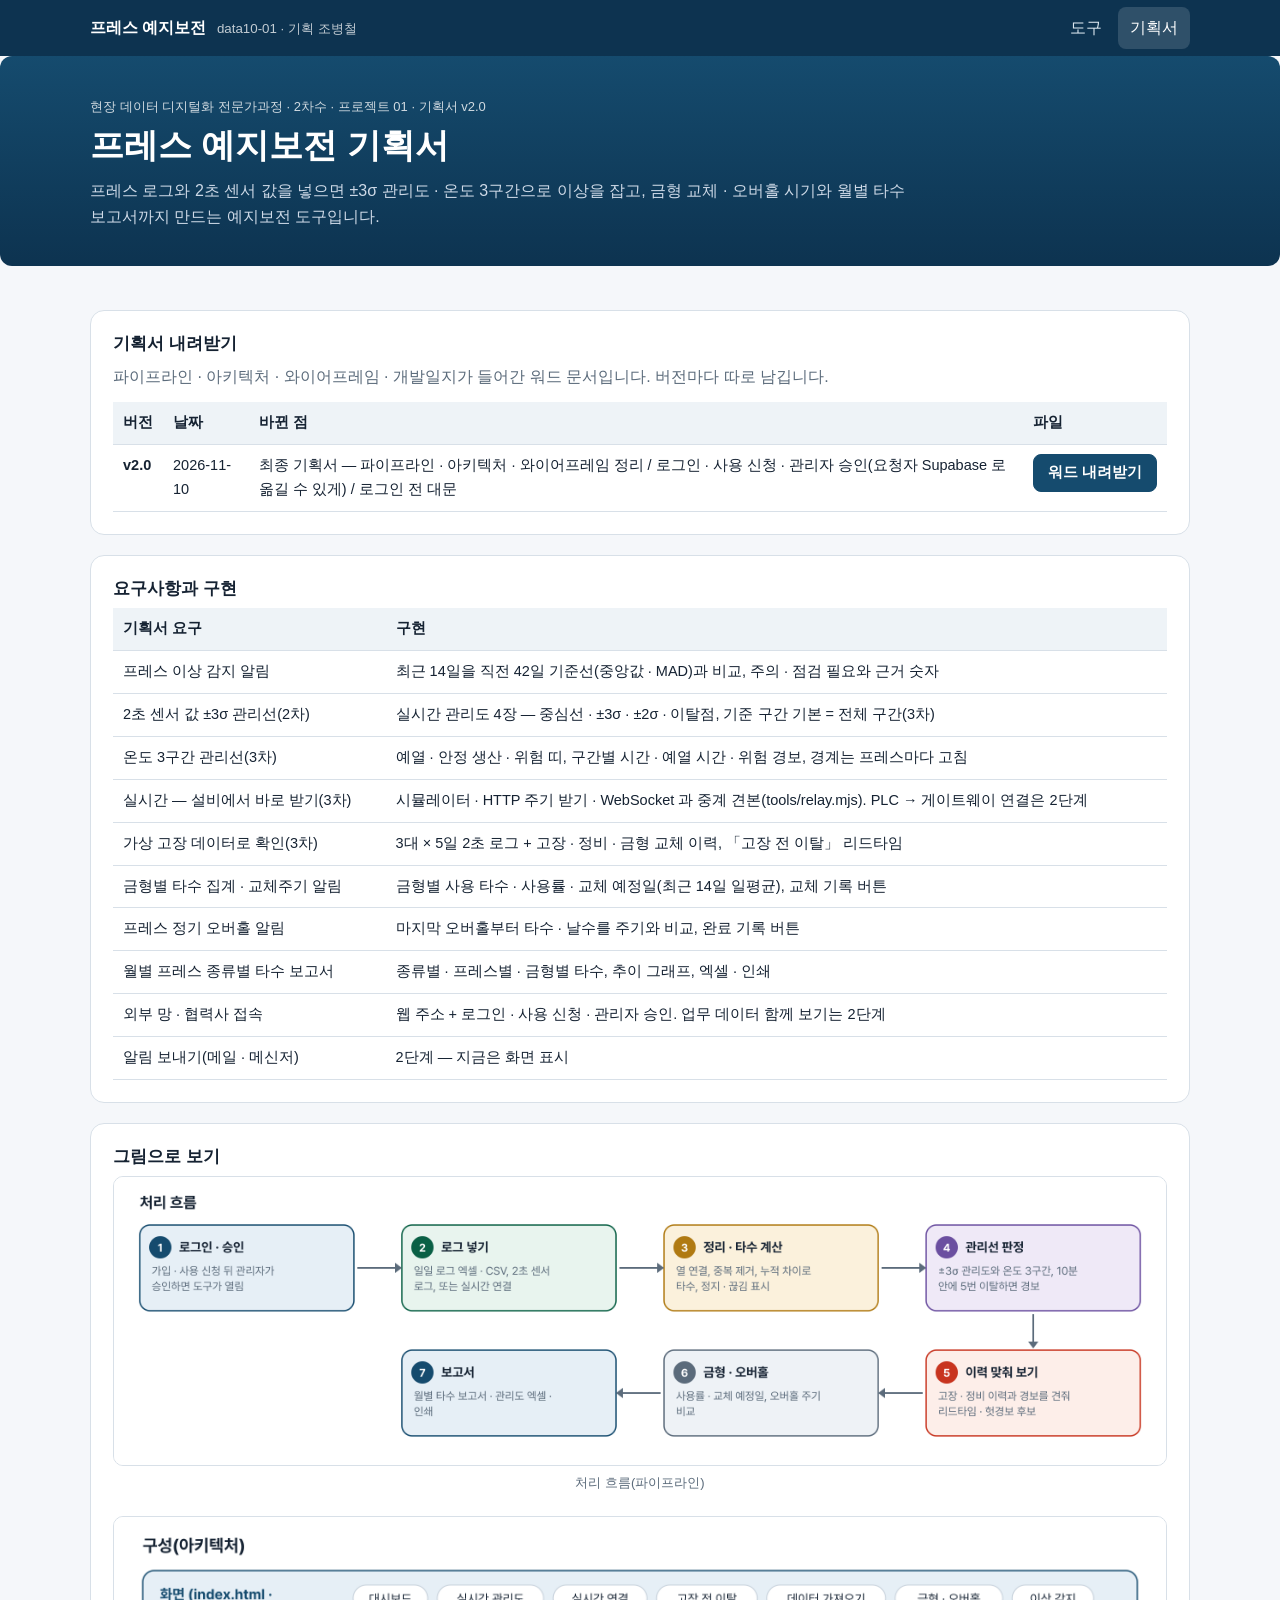
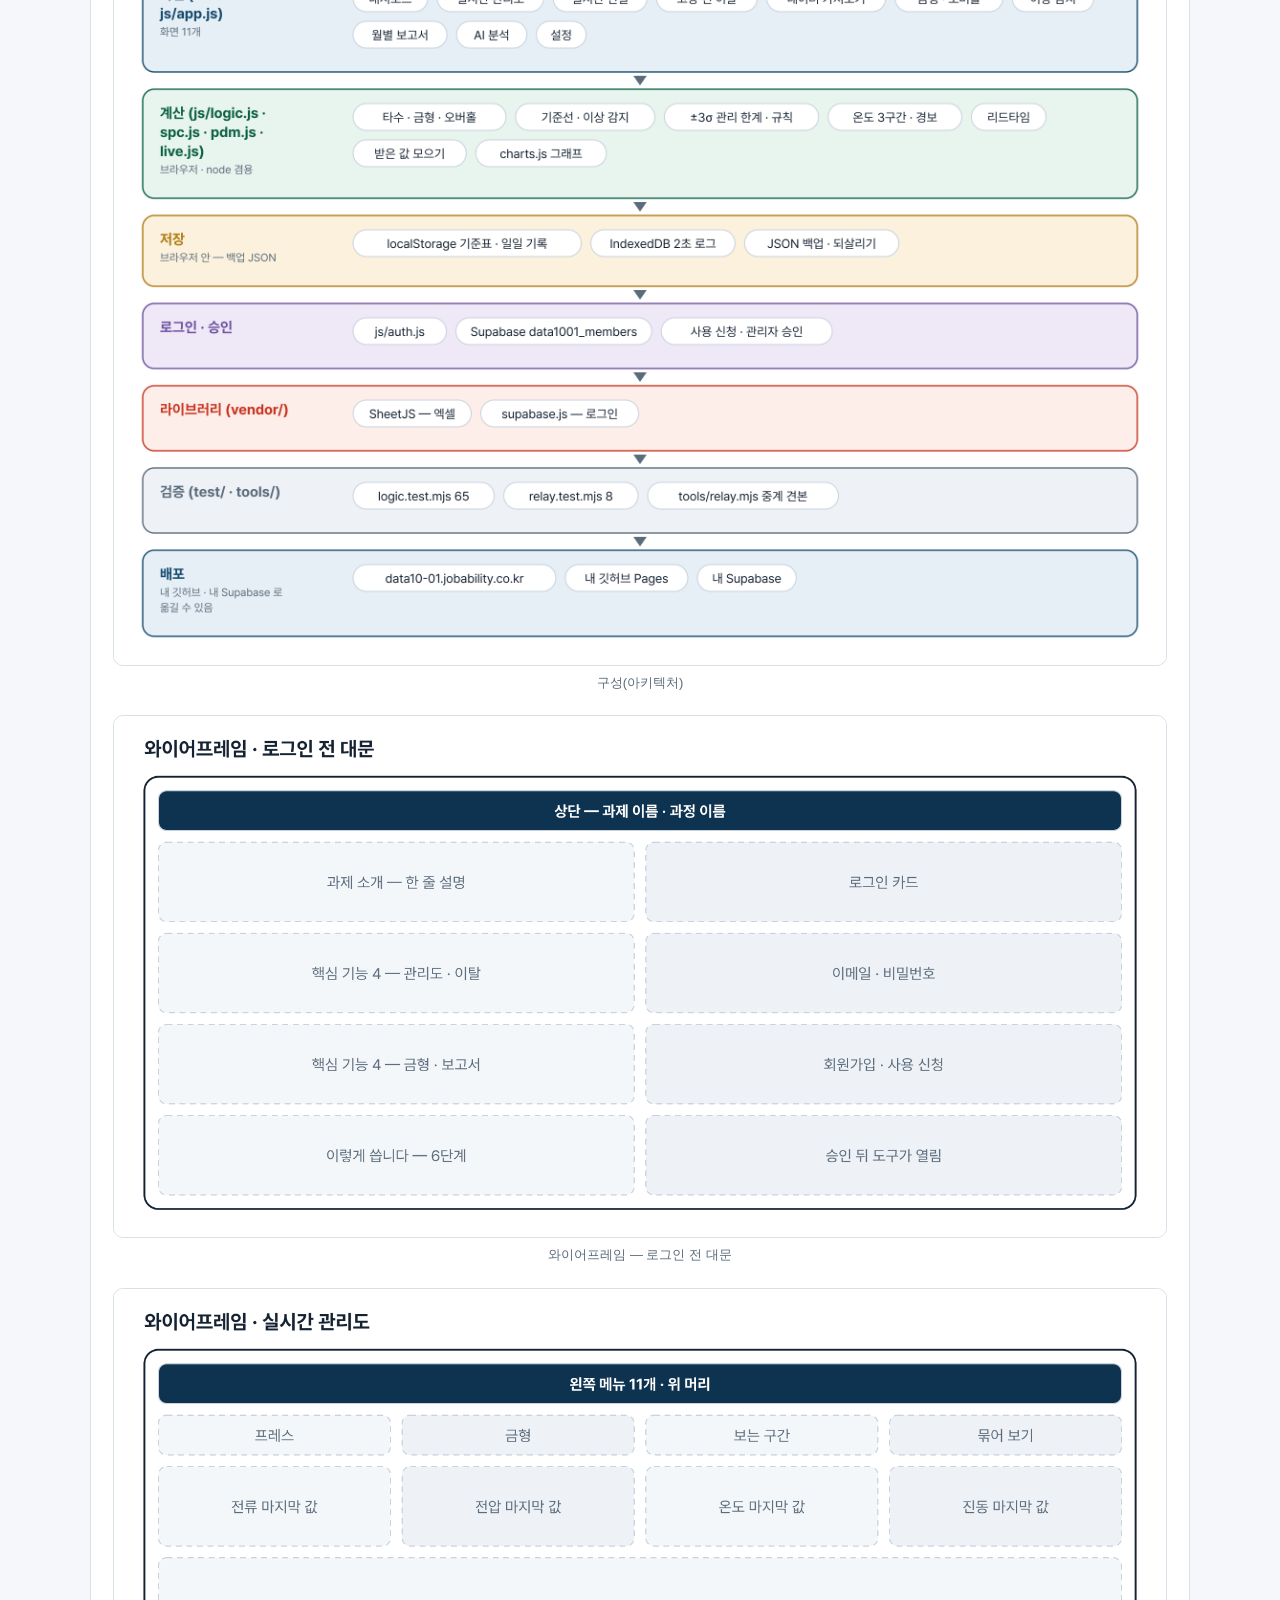
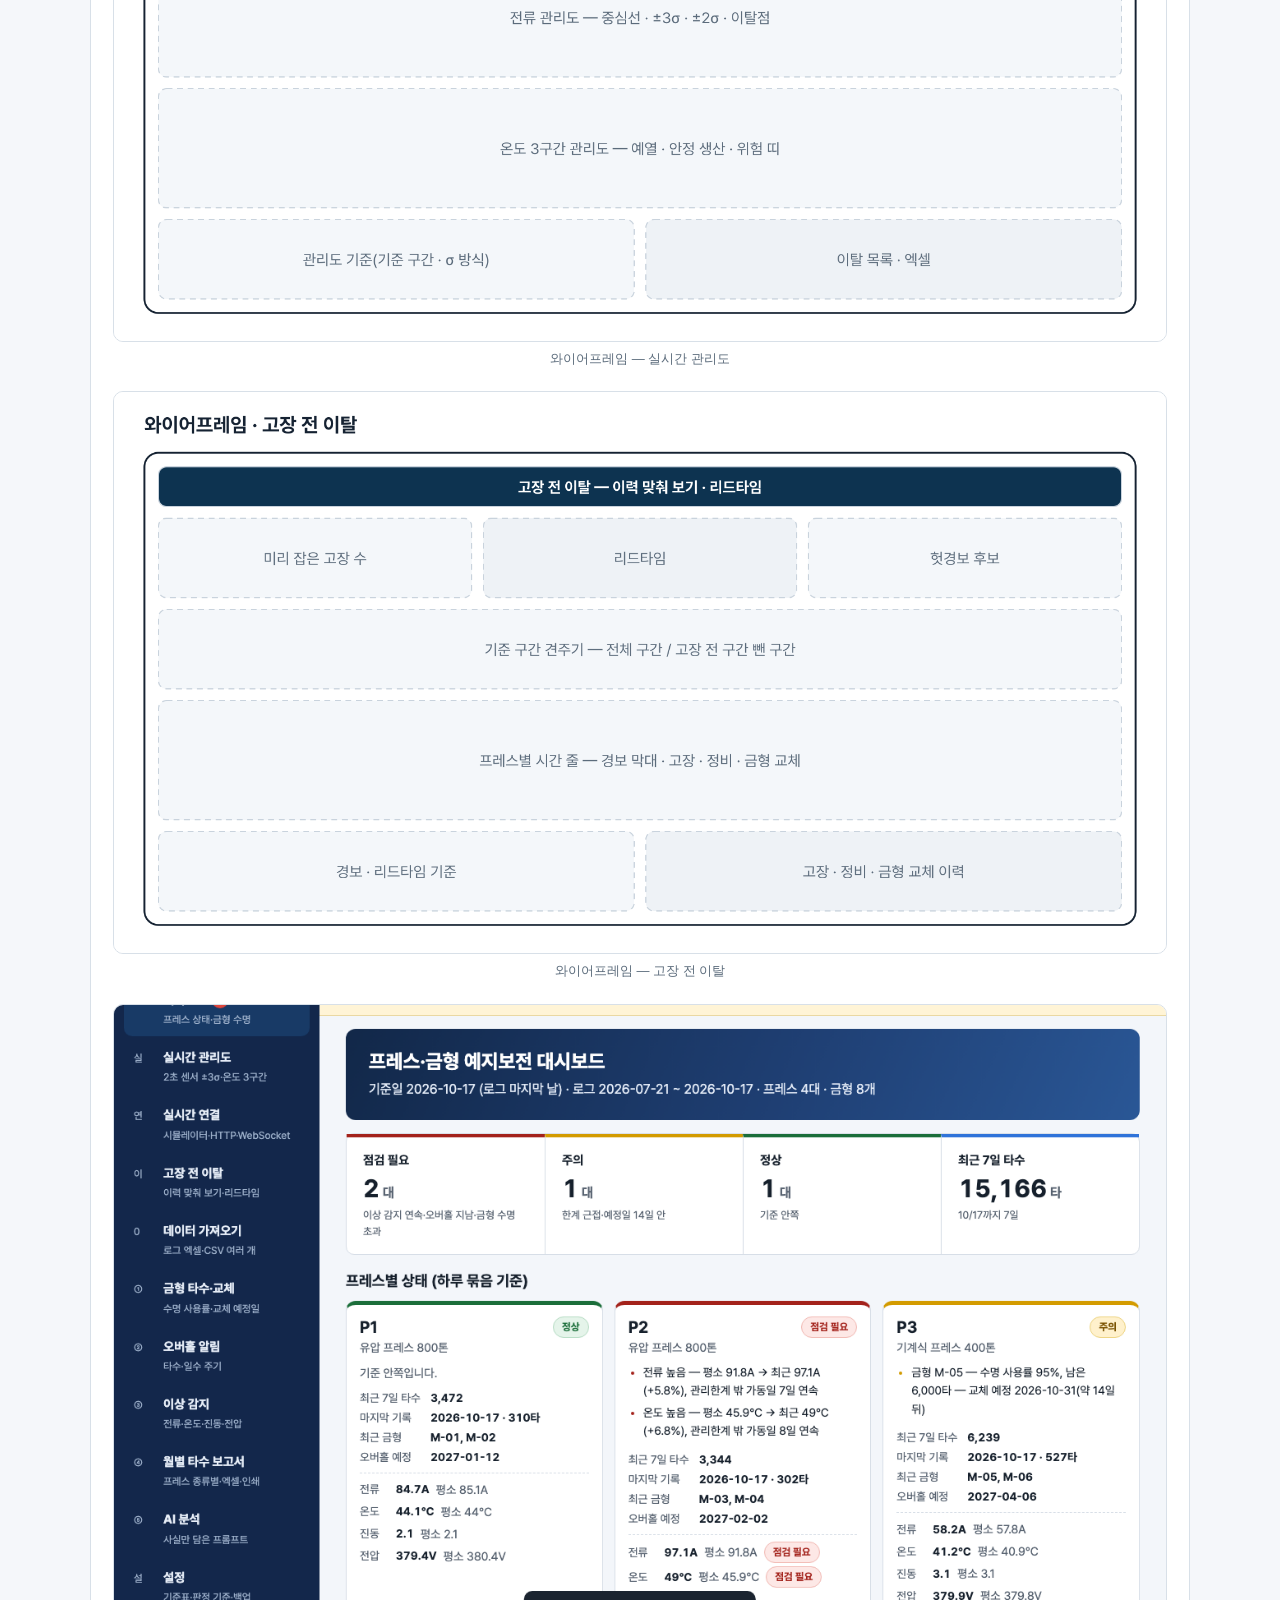
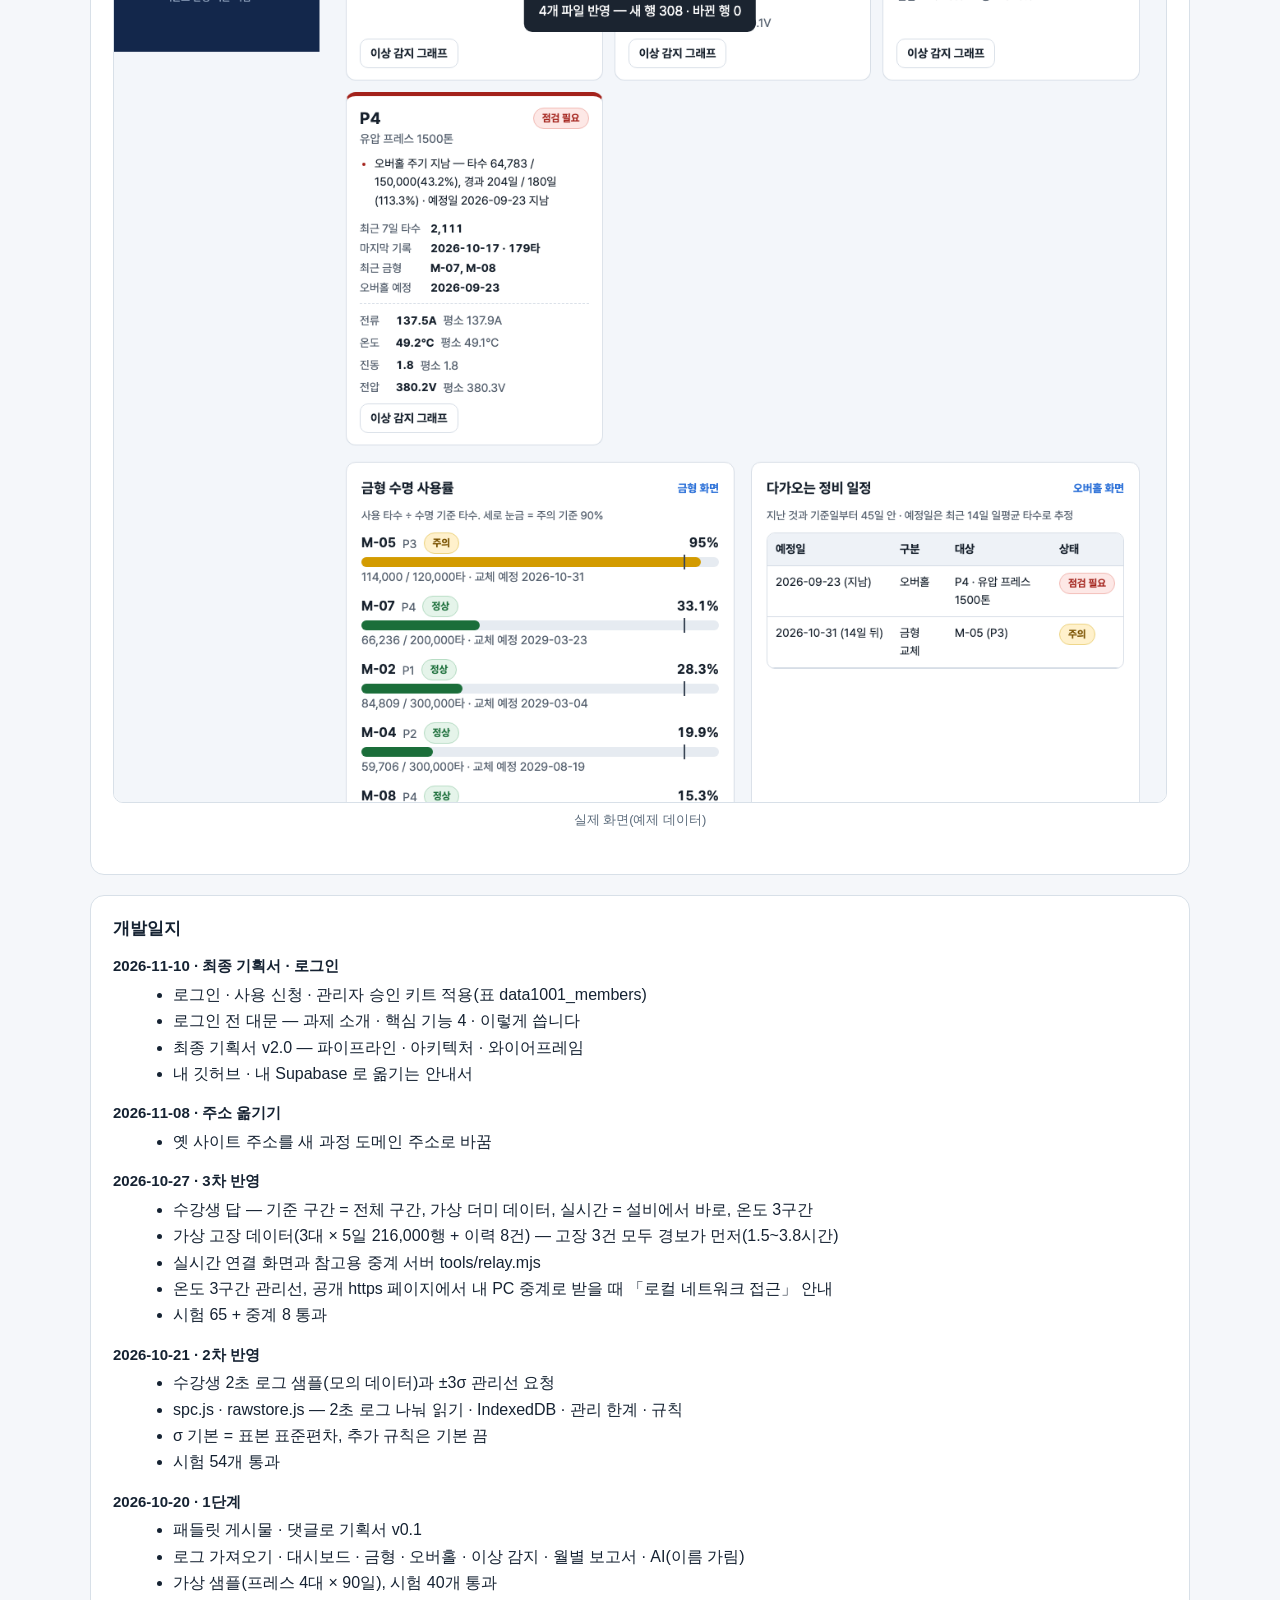
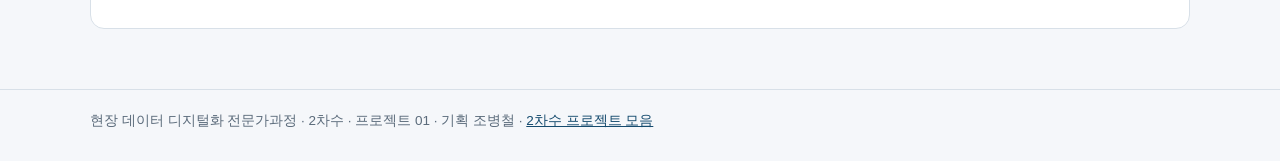
==== plan.html @ 1a90eaac "v2.0 — 로그인·사용 승인 · 로그인 전 대문 · 최종 기획서 · 요청 반영(08·09·13) Co-Authored-By: Claude Opus 5.5 <noreply@anth" ====
<!DOCTYPE html>
<html lang="ko">
<head>
<meta charset="UTF-8">
<meta name="viewport" content="width=device-width, initial-scale=1.0">
<title>기획서 — 프레스 예지보전</title>
<meta name="robots" content="index,follow">
<link rel="icon" href="favicon.svg" type="image/svg+xml">
<link rel="stylesheet" href="css/style.css">
<style>
.plan-figs figure{margin:0 0 22px;} .plan-figs img{width:100%;height:auto;border:1px solid var(--line);border-radius:10px;background:#fff;}
.plan-figs figcaption{font-size:13px;color:var(--sub);text-align:center;margin-top:6px;}
.plan td{white-space:normal;} .plan td .btn{min-height:36px;white-space:nowrap;}
h3{font-size:15px;margin:16px 0 6px;} main ul{margin:0 0 10px 20px;}
:root{--ink:#152232;--sub:#5b6b7b;--line:#d8e0e8;--brand:#154b6e;--bg:#f5f7fa;--container-pad:20px}
@media (min-width:640px){:root{--container-pad:28px}} @media (min-width:1024px){:root{--container-pad:40px}}
*{box-sizing:border-box} body{margin:0;background:var(--bg);color:var(--ink);font:16px/1.65 Pretendard,'Apple SD Gothic Neo','Malgun Gothic',sans-serif;word-break:keep-all;overflow-wrap:break-word}
a{color:var(--brand)} .wrap,.topnav-inner{max-width:calc(1100px + 2*var(--container-pad));margin:0 auto;padding:0 var(--container-pad)}
.topnav{background:#0d3350;color:#fff;position:sticky;top:0;z-index:5} .topnav-inner{display:flex;flex-wrap:wrap;align-items:center;justify-content:space-between;gap:8px;min-height:56px}
.topnav-brand{color:#fff;text-decoration:none;font-weight:700} .topnav-brand small{font-weight:400;opacity:.75;margin-left:6px}
.topnav-links{list-style:none;display:flex;gap:4px;margin:0;padding:0} .topnav-links a{color:#dbe7f0;text-decoration:none;padding:8px 12px;border-radius:8px;display:block} .topnav-links a.active,.topnav-links a:hover{background:rgba(255,255,255,.14);color:#fff}
.hero{background:linear-gradient(180deg,#154b6e,#0d3350);color:#fff;padding:40px 0 36px} .hero h1{margin:6px 0 10px;font-size:clamp(24px,3.4vw,34px);color:#fff} .hero p{margin:0;opacity:.9;max-width:860px} .eyebrow{font-size:13px;opacity:.8}
main{padding:28px 0 40px} .card{background:#fff;border:1px solid var(--line);border-radius:14px;padding:22px;margin:0 0 20px} .sub{color:var(--sub)}
.tablewrap{overflow-x:auto} table{border-collapse:collapse;width:100%;font-size:14.5px} th,td{border-bottom:1px solid var(--line);padding:9px 10px;text-align:left;vertical-align:top} th{background:#eef3f7;white-space:nowrap}
.btn{display:inline-flex;align-items:center;justify-content:center;padding:6px 14px;border-radius:8px;border:1px solid var(--brand);text-decoration:none;font-weight:600} .btn.primary{background:var(--brand);color:#fff}
footer{border-top:1px solid var(--line);padding:20px 0 28px;color:var(--sub);font-size:13.5px}
</style>
</head>
<body>
<nav class="topnav" aria-label="주요 메뉴">
  <div class="topnav-inner">
    <a class="topnav-brand" href="index.html">프레스 예지보전 <small>data10-01 · 기획 조병철</small></a>
    <ul class="topnav-links">
      <li><a href="index.html">도구</a></li>
      <li><a href="plan.html" class="active" aria-current="page">기획서</a></li>
    </ul>
  </div>
</nav>
<header class="hero"><div class="wrap">
  <div class="eyebrow">현장 데이터 디지털화 전문가과정 · 2차수 · 프로젝트 01 · 기획서 v2.0</div>
  <h1>프레스 예지보전 기획서</h1>
  <p>프레스 로그와 2초 센서 값을 넣으면 ±3σ 관리도 · 온도 3구간으로 이상을 잡고, 금형 교체 · 오버홀 시기와 월별 타수 보고서까지 만드는 예지보전 도구입니다.</p>
</div></header>
<main><div class="wrap">
<div class="card">
  <h2 style="margin-top:0">기획서 내려받기</h2>
  <p class="sub">파이프라인 · 아키텍처 · 와이어프레임 · 개발일지가 들어간 워드 문서입니다. 버전마다 따로 남깁니다.</p>
  <div class="tablewrap plan"><table><thead><tr><th>버전</th><th>날짜</th><th>바뀐 점</th><th>파일</th></tr></thead><tbody><tr><td><b>v2.0</b></td><td>2026-11-10</td><td>최종 기획서 — 파이프라인 · 아키텍처 · 와이어프레임 정리 / 로그인 · 사용 신청 · 관리자 승인(요청자 Supabase 로 옮길 수 있게) / 로그인 전 대문</td><td><a class="btn primary" href="docs/기획서/data10-01_조병철_프레스예지보전_기획서_v2.0.docx" download>워드 내려받기</a></td></tr></tbody></table></div>
</div>
<div class="card plan">
  <h2 style="margin-top:0">요구사항과 구현</h2>
  <div class="tablewrap"><table><thead><tr><th>기획서 요구</th><th>구현</th></tr></thead><tbody><tr><td>프레스 이상 감지 알림</td><td>최근 14일을 직전 42일 기준선(중앙값 · MAD)과 비교, 주의 · 점검 필요와 근거 숫자</td></tr><tr><td>2초 센서 값 ±3σ 관리선(2차)</td><td>실시간 관리도 4장 — 중심선 · ±3σ · ±2σ · 이탈점, 기준 구간 기본 = 전체 구간(3차)</td></tr><tr><td>온도 3구간 관리선(3차)</td><td>예열 · 안정 생산 · 위험 띠, 구간별 시간 · 예열 시간 · 위험 경보, 경계는 프레스마다 고침</td></tr><tr><td>실시간 — 설비에서 바로 받기(3차)</td><td>시뮬레이터 · HTTP 주기 받기 · WebSocket 과 중계 견본(tools/relay.mjs). PLC → 게이트웨이 연결은 2단계</td></tr><tr><td>가상 고장 데이터로 확인(3차)</td><td>3대 × 5일 2초 로그 + 고장 · 정비 · 금형 교체 이력, 「고장 전 이탈」 리드타임</td></tr><tr><td>금형별 타수 집계 · 교체주기 알림</td><td>금형별 사용 타수 · 사용률 · 교체 예정일(최근 14일 일평균), 교체 기록 버튼</td></tr><tr><td>프레스 정기 오버홀 알림</td><td>마지막 오버홀부터 타수 · 날수를 주기와 비교, 완료 기록 버튼</td></tr><tr><td>월별 프레스 종류별 타수 보고서</td><td>종류별 · 프레스별 · 금형별 타수, 추이 그래프, 엑셀 · 인쇄</td></tr><tr><td>외부 망 · 협력사 접속</td><td>웹 주소 + 로그인 · 사용 신청 · 관리자 승인. 업무 데이터 함께 보기는 2단계</td></tr><tr><td>알림 보내기(메일 · 메신저)</td><td>2단계 — 지금은 화면 표시</td></tr></tbody></table></div>
</div>
<div class="card plan-figs"><h2 style="margin-top:0">그림으로 보기</h2><figure><img src="docs/img/pipeline.png" alt="처리 흐름(파이프라인)" loading="lazy"><figcaption>처리 흐름(파이프라인)</figcaption></figure><figure><img src="docs/img/architecture.png" alt="구성(아키텍처)" loading="lazy"><figcaption>구성(아키텍처)</figcaption></figure><figure><img src="docs/img/wireframe-1.png" alt="와이어프레임 — 로그인 전 대문" loading="lazy"><figcaption>와이어프레임 — 로그인 전 대문</figcaption></figure><figure><img src="docs/img/wireframe-2.png" alt="와이어프레임 — 실시간 관리도" loading="lazy"><figcaption>와이어프레임 — 실시간 관리도</figcaption></figure><figure><img src="docs/img/wireframe-3.png" alt="와이어프레임 — 고장 전 이탈" loading="lazy"><figcaption>와이어프레임 — 고장 전 이탈</figcaption></figure><figure><img src="docs/img/screen.png" alt="실제 화면(예제 데이터)" loading="lazy"><figcaption>실제 화면(예제 데이터)</figcaption></figure></div>
<div class="card"><h2 style="margin-top:0">개발일지</h2><h3>2026-11-10 · 최종 기획서 · 로그인</h3><ul><li>로그인 · 사용 신청 · 관리자 승인 키트 적용(표 data1001_members)</li><li>로그인 전 대문 — 과제 소개 · 핵심 기능 4 · 이렇게 씁니다</li><li>최종 기획서 v2.0 — 파이프라인 · 아키텍처 · 와이어프레임</li><li>내 깃허브 · 내 Supabase 로 옮기는 안내서</li></ul><h3>2026-11-08 · 주소 옮기기</h3><ul><li>옛 사이트 주소를 새 과정 도메인 주소로 바꿈</li></ul><h3>2026-10-27 · 3차 반영</h3><ul><li>수강생 답 — 기준 구간 = 전체 구간, 가상 더미 데이터, 실시간 = 설비에서 바로, 온도 3구간</li><li>가상 고장 데이터(3대 × 5일 216,000행 + 이력 8건) — 고장 3건 모두 경보가 먼저(1.5~3.8시간)</li><li>실시간 연결 화면과 참고용 중계 서버 tools/relay.mjs</li><li>온도 3구간 관리선, 공개 https 페이지에서 내 PC 중계로 받을 때 「로컬 네트워크 접근」 안내</li><li>시험 65 + 중계 8 통과</li></ul><h3>2026-10-21 · 2차 반영</h3><ul><li>수강생 2초 로그 샘플(모의 데이터)과 ±3σ 관리선 요청</li><li>spc.js · rawstore.js — 2초 로그 나눠 읽기 · IndexedDB · 관리 한계 · 규칙</li><li>σ 기본 = 표본 표준편차, 추가 규칙은 기본 끔</li><li>시험 54개 통과</li></ul><h3>2026-10-20 · 1단계</h3><ul><li>패들릿 게시물 · 댓글로 기획서 v0.1</li><li>로그 가져오기 · 대시보드 · 금형 · 오버홀 · 이상 감지 · 월별 보고서 · AI(이름 가림)</li><li>가상 샘플(프레스 4대 × 90일), 시험 40개 통과</li></ul></div>
</div></main>
<footer><div class="wrap">현장 데이터 디지털화 전문가과정 · 2차수 · 프로젝트 01 · 기획 조병철 · <a href="https://data10-00.jobability.co.kr/">2차수 프로젝트 모음</a></div></footer>
</body>
</html>
---- css/style.css ----
/* 프레스·금형 예지보전 — 1단계 화면 스타일
   뼈대(짙은 남색 사이드바 + 밝은 본문)는 data09-25 에서, 대시보드(머리 띠·지표 4칸)는 data09-17 에서 가져왔습니다.
   360px 까지 반응형, 좁은 화면에서는 사이드바가 위쪽 메뉴로 바뀝니다. 그래프 색은 --series-* 변수. */
:root {
  --container-pad: 16px;
  --bg: #f3f6fa;
  --surface: #ffffff;
  --text: #16202c;
  --muted: #56616f;
  --line: #d6dde6;
  --primary: #2f73d9;
  --primary-dark: #215cb4;
  --primary-soft: #e8f0fc;
  --on-primary: #ffffff;
  --side: #13274b;
  --side-2: #183a66;
  --on-side: #e7eef8;
  --on-side-muted: #9fb2cc;
  --danger: #b3261e;
  --warn-bg: #fff4d6;
  --ok: #1b6e3a;
  --fact: #1b6e3a;
  --obs: #8a4b00;
  --radius: 10px;
  --series-1: #2a78d6;    /* 전류 · 첫 번째 종류 */
  --series-2: #d9601f;    /* 온도 */
  --series-3: #178a62;    /* 진동 */
  --series-4: #7a55c7;    /* 전압 */
  --series-5: #9aa7b8;
  --lv-ok: #1b6e3a;  --lv-ok-bg: #e5f4ea;
  --lv-warn: #7a5200; --lv-warn-bg: #fff1cc; --lv-warn-line: #d39b00;
  --lv-bad: #a3221b;  --lv-bad-bg: #fde8e6;
  --lv-none: #56616f; --lv-none-bg: #eef1f5;
  --caution-bg: #fff4d6;
  --caution: #6b4d00;
}
@media (min-width: 640px) { :root { --container-pad: 24px; } }
@media (min-width: 1024px) { :root { --container-pad: 32px; } }

*, *::before, *::after { box-sizing: border-box; }
html { -webkit-text-size-adjust: 100%; }
body {
  margin: 0;
  background: var(--bg);
  color: var(--text);
  font-family: "Pretendard", "Apple SD Gothic Neo", "Malgun Gothic", "Noto Sans KR", system-ui, sans-serif;
  font-size: 16px;
  line-height: 1.6;
  word-break: keep-all;
  overflow-wrap: break-word;
}
button, input, select, textarea { font: inherit; color: inherit; }
input[type="file"] { max-width: 100%; }
img { max-width: 100%; display: block; }
h1, h2, h3 { line-height: 1.3; margin: 0 0 .5em; }
h1 { font-size: 1.6rem; }
h2 { font-size: 1.2rem; }
h3 { font-size: 1.05rem; }
p { margin: 0 0 .75em; }
a { color: var(--primary); }
.sr { position: absolute; width: 1px; height: 1px; overflow: hidden; clip: rect(0 0 0 0); white-space: nowrap; }
.skip { position: absolute; left: -999px; }
.skip:focus { left: 8px; top: 8px; background: #fff; padding: 8px; z-index: 50; }
[hidden] { display: none !important; }

/* ── 뼈대: 사이드바 + 본문 ─────────────────── */
.shell { display: grid; grid-template-columns: 250px minmax(0, 1fr); min-height: 100vh; }
.side { background: var(--side); color: var(--on-side); padding: 20px 12px; position: sticky; top: 0; height: 100vh; overflow-y: auto; }
.brand { display: flex; align-items: center; gap: 10px; text-decoration: none; color: var(--on-side); padding: 0 8px 18px; }
.brand-mark { font-weight: 800; font-size: 1.4rem; letter-spacing: .02em; }
.brand-text { display: flex; flex-direction: column; min-width: 0; }
.brand-name { font-weight: 800; font-size: 1.05rem; }
.brand-sub { font-size: .78rem; color: var(--on-side-muted); }
.nav { display: flex; flex-direction: column; gap: 4px; }
.nav a {
  display: grid; grid-template-columns: 28px minmax(0, 1fr); gap: 2px 8px; align-items: baseline;
  padding: 10px 12px; border-radius: var(--radius); color: var(--on-side); text-decoration: none;
}
.nav a .no { font-size: .78rem; color: var(--on-side-muted); }
.nav a .t { font-weight: 700; font-size: .95rem; }
.nav a .s { grid-column: 2; font-size: .78rem; color: var(--on-side-muted); }
.nav a:hover { background: rgba(255, 255, 255, .06); }
.nav a[aria-current="page"] { background: var(--side-2); }
.nav a[aria-current="page"] .no { color: #7fb0ff; }

.body { min-width: 0; display: flex; flex-direction: column; }
.topbar {
  display: flex; flex-wrap: wrap; align-items: center; gap: 8px 16px;
  padding: 12px var(--container-pad); background: var(--surface); border-bottom: 1px solid var(--line);
  position: sticky; top: 0; z-index: 10;
}
.scope-chip {
  display: inline-flex; flex-wrap: wrap; gap: 2px 8px; align-items: center; min-width: 0; max-width: 100%;
  padding: 6px 14px; border-radius: 16px; background: var(--primary-soft); border: 1px solid #c3d6f3;
  color: #17427e; font-weight: 700; font-size: .9rem; text-decoration: none;
}
.scope-chip .dim { font-weight: 500; color: var(--muted); }
.topbar-note { margin-left: auto; font-size: .85rem; color: var(--muted); }
.sample-banner { background: var(--warn-bg); border-bottom: 1px solid #e8cf85; color: #5a4400; font-size: .92rem; padding: 8px var(--container-pad); }
.main { padding: 24px var(--container-pad) 48px; width: 100%; max-width: calc(1280px + 2 * var(--container-pad)); }
.main:focus { outline: none; }
.site-footer { margin-top: auto; border-top: 1px solid var(--line); background: var(--surface); color: var(--muted); font-size: .85rem; padding: 14px var(--container-pad); }

@media (max-width: 1023px) {
  .shell { grid-template-columns: minmax(0, 1fr); }
  .side { position: static; height: auto; padding: 12px var(--container-pad); }
  .brand { padding: 0 0 10px; }
  .nav { flex-direction: row; flex-wrap: wrap; gap: 4px; }
  .nav a { display: inline-flex; gap: 6px; padding: 6px 10px; }
  .nav a .s { display: none; }
  .topbar { position: static; }
}

/* ── 공통 부품 ─────────────────────────── */
.stage { font-size: .8rem; font-weight: 800; color: var(--primary); letter-spacing: .04em; margin-bottom: 4px; }
.page-head { display: flex; flex-wrap: wrap; align-items: flex-end; gap: 8px 16px; margin-bottom: 18px; }
.page-head .titles { margin-right: auto; min-width: 0; }
.page-head h1 { margin: 0; }
.page-head .lead { color: var(--muted); margin: 4px 0 0; }
.card { background: var(--surface); border: 1px solid var(--line); border-radius: 14px; padding: 20px; margin-bottom: 20px; min-width: 0; }
.card > h2 { font-size: 1.05rem; }
.note { color: var(--muted); font-size: .9rem; }
.grid-2 { display: grid; grid-template-columns: repeat(2, minmax(0, 1fr)); gap: 20px; }
@media (max-width: 900px) { .grid-2 { grid-template-columns: minmax(0, 1fr); } }

.btn {
  display: inline-flex; align-items: center; justify-content: center; gap: 8px;
  min-height: 44px; padding: 8px 16px; border-radius: var(--radius);
  border: 1px solid var(--line); background: var(--surface); cursor: pointer; font-weight: 700; text-decoration: none; color: var(--text);
}
.btn:hover { border-color: var(--primary); }
.btn:disabled { opacity: .5; cursor: not-allowed; }
.btn-primary { background: var(--primary); color: var(--on-primary); border-color: var(--primary); }
.btn-primary:hover { background: var(--primary-dark); }
.btn-danger { color: var(--danger); border-color: var(--danger); }
.btn-sm { min-height: 36px; padding: 4px 12px; font-size: .9rem; }
.btn-big { min-height: 52px; font-size: 1.05rem; padding: 12px 28px; }
.btn-row { display: flex; flex-wrap: wrap; gap: 8px; }

/* 선택 칸(Scope Setup) */
.seg { display: flex; flex-wrap: wrap; gap: 8px; }
.opt-grid { display: grid; grid-template-columns: repeat(auto-fill, minmax(180px, 1fr)); gap: 10px; }
.opt {
  position: relative; display: flex; gap: 10px; align-items: flex-start; padding: 10px 12px; min-height: 52px;
  border: 1px solid var(--line); border-radius: var(--radius); background: var(--surface); cursor: pointer; min-width: 0;
}
.opt input { margin-top: 4px; flex: none; width: 18px; height: 18px; accent-color: var(--primary); }
.opt .t { font-weight: 700; display: block; }
.opt .s { font-size: .8rem; color: var(--muted); display: block; }
.opt:has(input:checked) { background: var(--primary-soft); border-color: #9dbdf0; }
.opt .avail { font-size: .78rem; color: var(--muted); }
.opt .avail.zero { color: var(--obs); }
.summary { display: grid; grid-template-columns: max-content minmax(0, 1fr); gap: 6px 16px; margin: 0; }
.summary dt { color: var(--muted); font-size: .9rem; }
.summary dd { margin: 0; font-weight: 700; min-width: 0; }
.scope-id { font-family: ui-monospace, Menlo, Consolas, monospace; font-size: 1.15rem; color: #17427e; }

/* 양식 */
.form-grid { display: grid; grid-template-columns: repeat(3, minmax(0, 1fr)); gap: 14px 18px; }
.form-grid .span-all { grid-column: 1 / -1; }
@media (max-width: 1100px) { .form-grid { grid-template-columns: repeat(2, minmax(0, 1fr)); } }
@media (max-width: 560px) { .form-grid { grid-template-columns: minmax(0, 1fr); } }
.field { display: flex; flex-direction: column; gap: 4px; min-width: 0; }
.field > span { font-weight: 700; font-size: .9rem; }
.field > span .req { color: var(--danger); margin-left: 4px; }
.field input, .field select, .field textarea {
  width: 100%; min-height: 44px; padding: 8px 10px; border: 1px solid var(--line); border-radius: var(--radius); background: var(--surface);
}
.field textarea { min-height: 80px; resize: vertical; }
.field .hint { font-size: .82rem; color: var(--muted); }
.field .err { color: var(--danger); font-size: .88rem; }
.field.invalid input, .field.invalid select, .field.invalid textarea { border-color: var(--danger); }
fieldset.block { border: 1px solid var(--line); border-radius: 14px; padding: 16px 18px 18px; margin: 0 0 18px; background: var(--surface); min-width: 0; }
fieldset.block legend { font-weight: 800; padding: 0 6px; }
details.block { border: 1px solid var(--line); border-radius: 14px; padding: 8px 18px; margin: 0 0 10px; background: var(--surface); min-width: 0; }
details.block[open] { padding-bottom: 16px; }
details.block > summary { font-weight: 800; overflow-wrap: anywhere; }
.view-toggle { display: inline-flex; border: 1px solid var(--line); border-radius: 10px; overflow: hidden; }
.view-toggle button { border: 0; background: var(--surface); padding: 6px 14px; font: inherit; cursor: pointer; min-height: 36px; }
.view-toggle button[aria-pressed="true"] { background: var(--primary); color: #fff; font-weight: 700; }
table.list.pivot td.label { white-space: nowrap; }
table.list.alias td:first-child { font-weight: 700; }
.kind { display: inline-block; font-size: .75rem; font-weight: 800; padding: 1px 8px; border-radius: 999px; margin-left: 6px; vertical-align: middle; }
.kind.fact { background: #e3f3e8; color: var(--fact); }
.kind.obs { background: #fdf0dc; color: var(--obs); }
.kind.meta { background: #eef1f5; color: var(--muted); }
.submit-bar { display: flex; justify-content: flex-end; gap: 8px; flex-wrap: wrap; position: sticky; bottom: 0; background: var(--bg); padding: 12px 0; }

/* 이미지 목록(등록 화면) */
.media-list { display: grid; grid-template-columns: repeat(auto-fill, minmax(200px, 1fr)); gap: 12px; margin-top: 12px; }
.media-item { border: 1px solid var(--line); border-radius: var(--radius); padding: 8px; display: flex; flex-direction: column; gap: 6px; min-width: 0; background: #fafbfd; }
.media-item .thumb { aspect-ratio: 4 / 3; background: #e9eef4; border-radius: 6px; display: flex; align-items: center; justify-content: center; overflow: hidden; color: var(--muted); font-size: .85rem; text-align: center; padding: 6px; }
.media-item .thumb img { width: 100%; height: 100%; object-fit: contain; }
.media-item select, .media-item input { width: 100%; min-height: 38px; padding: 4px 8px; border: 1px solid var(--line); border-radius: 8px; background: #fff; }

/* 표 */
.table-wrap { overflow-x: auto; border: 1px solid var(--line); border-radius: var(--radius); background: var(--surface); }
table.list { width: 100%; border-collapse: collapse; font-size: .92rem; }
table.list th, table.list td { padding: 8px 10px; border-bottom: 1px solid var(--line); text-align: left; vertical-align: top; }
table.list th { background: #eef2f7; white-space: nowrap; }
table.list td.num, table.list th.num { text-align: right; white-space: nowrap; }
table.list td.zero { color: #a3adba; }
table.list tr.differs td { background: #fffaf0; }
table.list td.blk { color: var(--muted); font-size: .82rem; white-space: nowrap; }
.heat-1 { background: #eef4fd; } .heat-2 { background: #d9e7fb; } .heat-3 { background: #bcd4f7; }

/* 통계 타일 */
.tiles { display: grid; grid-template-columns: repeat(4, minmax(0, 1fr)); gap: 12px; margin-bottom: 20px; }
@media (max-width: 900px) { .tiles { grid-template-columns: repeat(2, minmax(0, 1fr)); } }
.tile { background: var(--surface); border: 1px solid var(--line); border-radius: 14px; padding: 14px 16px; min-width: 0; }
.tile .k { font-size: .85rem; color: var(--muted); }
.tile .v { font-size: 1.6rem; font-weight: 800; }

/* 가져오기 */
.map-grid { display: grid; grid-template-columns: repeat(auto-fill, minmax(260px, 1fr)); gap: 10px 16px; }
.map-row { display: flex; flex-direction: column; gap: 4px; min-width: 0; border: 1px solid var(--line); border-radius: 10px; padding: 8px 10px; background: #fafbfd; }
.map-row .col { font-weight: 800; }
.map-row .ex { font-size: .8rem; color: var(--muted); overflow: hidden; text-overflow: ellipsis; white-space: nowrap; }
.map-row select { min-height: 38px; border: 1px solid var(--line); border-radius: 8px; padding: 4px 8px; background: #fff; width: 100%; }

.alert { padding: 10px 14px; border-radius: var(--radius); margin: 10px 0; }
.alert.warn { background: #fdecea; color: #7a1c14; }
.alert.info { background: #eaf1fa; color: #123a66; }
.empty { text-align: center; padding: 40px 16px; color: var(--muted); }

/* 대화상자·알림 */
.dialog { border: none; border-radius: 12px; padding: 0; width: min(640px, calc(100vw - 32px)); max-height: calc(100vh - 32px); }
.dialog::backdrop { background: rgba(0, 0, 0, .45); }
.dialog-body { padding: 20px; }
.dialog-actions { display: flex; justify-content: flex-end; gap: 8px; margin-top: 16px; flex-wrap: wrap; }
.toast { position: fixed; left: 50%; bottom: 24px; transform: translateX(-50%); background: #1b2430; color: #fff; padding: 12px 18px; border-radius: var(--radius); z-index: 100; max-width: calc(100vw - 32px); }
.toast.error { background: var(--danger); }


/* ── data09-25 추가 ─────────────────────── */
.filters { display: grid; grid-template-columns: repeat(auto-fit, minmax(min(100%, 200px), 1fr)); gap: 12px 16px; align-items: end; }
.filters .span-all { grid-column: 1 / -1; margin: 0; }
h2.sec { font-size: 1.15rem; margin: 4px 0 12px; }
.tile .v { font-size: 1.35rem; }
.map-row.missing { border-color: var(--danger); background: #fdf3f2; }
.map-row .req { color: var(--danger); font-size: .78rem; }
details > summary { cursor: pointer; font-weight: 700; padding: 6px 0; min-height: 32px; }
details.warn-list ul { max-height: 240px; overflow: auto; font-size: .88rem; }
details.card.rules > summary { font-weight: 700; }
.charts { display: grid; grid-template-columns: repeat(2, minmax(0, 1fr)); gap: 16px; margin-bottom: 16px; }
@media (max-width: 900px) { .charts { grid-template-columns: minmax(0, 1fr); } }
.fig { margin: 0; border: 1px solid var(--line); border-radius: var(--radius); padding: 10px 12px; min-width: 0; background: var(--surface); }
.fig figcaption { font-weight: 800; font-size: .92rem; }
svg.chart { width: 100%; height: auto; display: block; }
svg.chart .grid { stroke: #e6eaf0; stroke-width: 1; }
svg.chart .axis { stroke: #b9c2ce; stroke-width: 1; }
svg.chart .tick { fill: var(--muted); font-size: 12px; }
svg.chart .ln { fill: none; stroke-width: 2; stroke-linejoin: round; }
svg.chart .dot { stroke: var(--surface); stroke-width: 2; }
.legend { display: flex; flex-wrap: wrap; gap: 4px 14px; font-size: .82rem; color: var(--muted); min-height: 4px; }
.legend .lg { display: inline-flex; align-items: center; gap: 6px; }
.legend i { width: 12px; height: 12px; border-radius: 3px; display: inline-block; }
table.list tr.sum td { background: #eef2f7; font-weight: 700; }
table.list tr.total td { background: #dfe7f2; }
table.list td.indent { padding-left: 22px; }
table.list.weekly td:last-child { min-width: 220px; }
table.list.items input[type="text"], table.list.items input:not([type]) { width: 100%; min-height: 36px; padding: 4px 6px; border: 1px solid var(--line); border-radius: 8px; }
table.list tr.excluded td { color: #8b95a3; }
.an-list { display: grid; gap: 10px; }
.an { border: 1px solid var(--line); border-left-width: 5px; border-radius: var(--radius); padding: 10px 14px; min-width: 0; }
.an.lv-bad { border-left-color: var(--danger); }
.an.lv-warn { border-left-color: #c98500; }
.an-top { display: flex; flex-wrap: wrap; align-items: center; gap: 4px 8px; }
.an-ev { margin: 6px 0 4px; font-weight: 600; }
.an .note { margin: 2px 0; }
.tag.caution { background: var(--caution-bg); color: var(--caution); }
.drop { display: flex; flex-wrap: wrap; align-items: center; gap: 10px 16px; padding: 22px; border: 2px dashed var(--line); border-radius: 14px; background: #fafbfd; margin-bottom: 12px; }
.drop.over { border-color: var(--primary); background: var(--primary-soft); }
.btn { position: relative; }
.btn input[type="file"] { position: absolute; width: 1px; height: 1px; overflow: hidden; clip: rect(0 0 0 0); }
.steps { margin: 8px 0 12px; padding-left: 22px; }
.mono { font-family: ui-monospace, Menlo, Consolas, monospace; font-size: .85rem; }
textarea { width: 100%; min-height: 120px; padding: 8px 10px; border: 1px solid var(--line); border-radius: var(--radius); background: var(--surface); resize: vertical; }
.paper { padding: 28px; }
.rp h1 { font-size: 1.4rem; }
.rp h2 { font-size: 1.1rem; margin-top: 18px; }
.rp .pre { white-space: pre-line; background: #fafbfd; border: 1px solid var(--line); border-radius: var(--radius); padding: 12px 14px; }
.ai-send { display: inline-flex; align-items: center; flex-wrap: wrap; gap: 4px; }
@media (max-width: 700px) { .paper { padding: 16px; } }

@media print {
  .side, .topbar, .site-footer, .sample-banner, .no-print, .toast, .filters { display: none !important; }
  .shell { display: block; }
  body { background: #fff; font-size: 10.5pt; }
  .main { padding: 0; max-width: none; }
  .card { border: none; padding: 0; }
  .table-wrap { overflow: visible; border: none; }
  table.list th, table.list td { padding: 3px 5px; }
}
.mask-box { border: 1px solid var(--line); border-radius: 12px; padding: 10px 14px; margin: 0 0 12px; background: #fafbfd; }
.mask-box .opt { margin: 0; }


/* ── data10-01 추가 ─────────────────────── */
.nav a .t { display: inline-flex; align-items: center; gap: 6px; }
.nav-badge { display: inline-block; min-width: 20px; padding: 0 6px; border-radius: 999px; background: #e0463c; color: #fff; font-size: .75rem; line-height: 20px; text-align: center; }

/* 상태 표시 — 색만으로 구분하지 않도록 늘 글자를 함께 */
.pill { display: inline-block; padding: 2px 10px; border-radius: 999px; font-size: .78rem; font-weight: 800; white-space: nowrap; border: 1px solid transparent; }
.pill.lv-ok { background: var(--lv-ok-bg); color: var(--lv-ok); border-color: #b5dcc3; }
.pill.lv-warn { background: var(--lv-warn-bg); color: var(--lv-warn); border-color: #ecd27c; }
.pill.lv-bad { background: var(--lv-bad-bg); color: var(--lv-bad); border-color: #f2b8b2; }
.pill.lv-none, .pill.lv-nobase, .pill.lv-nodata { background: var(--lv-none-bg); color: var(--lv-none); border-color: var(--line); }

/* 머리 띠 · 지표 4칸 (data09-17) */
body[data-route="dash"] .main { padding-top: 16px; }
.hero { border-radius: 12px; margin-bottom: 16px; color: #fff; background: linear-gradient(115deg, #122849 0%, #1f3f73 55%, #2a5796 100%); padding: 24px 28px; }
.hero h1 { color: #fff; font-size: 1.5rem; margin: 0 0 6px; }
.hero p { margin: 0; color: #e3ebf7; }
@media (max-width: 560px) { .hero { padding: 18px; } .hero h1 { font-size: 1.25rem; } }
.dkpis { display: grid; grid-template-columns: repeat(4, minmax(0, 1fr)); background: var(--surface); border: 1px solid var(--line); border-radius: 10px; margin-bottom: 20px; }
.dk { display: flex; gap: 14px; padding: 16px 20px; min-width: 0; border-top: 4px solid transparent; }
.dk + .dk { border-left: 1px solid var(--line); }
.dk.lv-bad { border-top-color: var(--lv-bad); } .dk.lv-warn { border-top-color: var(--lv-warn-line); } .dk.lv-ok { border-top-color: var(--lv-ok); } .dk.lv-info { border-top-color: var(--primary); }
.dk-body { min-width: 0; }
.dk-t { font-weight: 700; font-size: .95rem; }
.dk-v { font-size: 1.9rem; font-weight: 800; line-height: 1.2; font-variant-numeric: tabular-nums; margin: 4px 0; }
.dk-v small { font-size: 1rem; font-weight: 600; margin-left: 4px; color: var(--muted); }
.dk-note { color: var(--muted); font-size: .8rem; }
@media (max-width: 1199px) {
  .dkpis { grid-template-columns: repeat(2, minmax(0, 1fr)); }
  .dk:nth-child(3) { border-left: none; }
  .dk:nth-child(n+3) { border-top-width: 4px; box-shadow: inset 0 1px 0 var(--line); }
}
@media (max-width: 340px) { .dkpis { grid-template-columns: minmax(0, 1fr); } .dk + .dk { border-left: none; } .dk { padding: 12px 16px; } }

/* 프레스 상태 카드 */
.press-grid { display: grid; grid-template-columns: repeat(auto-fill, minmax(min(100%, 280px), 1fr)); gap: 14px; margin-bottom: 20px; }
.pcard { background: var(--surface); border: 1px solid var(--line); border-top: 5px solid var(--lv-none); border-radius: 12px; padding: 14px 16px; min-width: 0; display: flex; flex-direction: column; gap: 8px; }
.pcard.lv-ok { border-top-color: var(--lv-ok); } .pcard.lv-warn { border-top-color: var(--lv-warn-line); } .pcard.lv-bad { border-top-color: var(--lv-bad); }
.pcard-top { display: flex; justify-content: space-between; align-items: flex-start; gap: 8px; }
.pcard h3 { margin: 0; font-size: 1.25rem; }
.pcard .note { margin: 0; }
.reasons { margin: 0; padding-left: 18px; font-size: .88rem; }
.reasons li { margin-bottom: 4px; }
.reasons li.lv-bad::marker { color: var(--lv-bad); }
.reasons li.lv-warn::marker { color: var(--lv-warn-line); }
.pstats { display: grid; grid-template-columns: max-content minmax(0, 1fr); gap: 2px 12px; margin: 0; font-size: .86rem; }
.pstats dt { color: var(--muted); }
.pstats dd { margin: 0; font-weight: 700; font-variant-numeric: tabular-nums; }
.sens { list-style: none; margin: 0; padding: 8px 0 0; border-top: 1px dashed var(--line); display: grid; gap: 4px; font-size: .86rem; }
.sens li { display: flex; flex-wrap: wrap; align-items: center; gap: 2px 8px; }
.sens .k { color: var(--muted); min-width: 2.6em; }
.sens .v { font-weight: 800; font-variant-numeric: tabular-nums; }
.pcard .btn-row { margin-top: auto; }

/* 대시보드 아래 칸 */
.dp { background: var(--surface); border: 1px solid var(--line); border-radius: 12px; padding: 16px 18px; min-width: 0; margin-bottom: 20px; }
.dp-head { display: flex; align-items: center; gap: 8px; margin-bottom: 6px; }
.dp-head h2 { font-size: 1.08rem; margin: 0 auto 0 0; }
.dp-more { font-size: .85rem; font-weight: 600; text-decoration: none; white-space: nowrap; min-height: 32px; display: inline-flex; align-items: center; }
.dp-sub { color: var(--muted); font-size: .84rem; margin: 0 0 10px; }
.lifelist { list-style: none; margin: 0; padding: 0; display: grid; gap: 12px; }
.life-top { display: flex; flex-wrap: wrap; align-items: center; gap: 4px 8px; margin-bottom: 4px; }
.life-pct { margin-left: auto; font-weight: 800; font-variant-numeric: tabular-nums; }
.life { position: relative; height: 12px; border-radius: 6px; background: #e6ebf1; overflow: visible; min-width: 60px; }
.life-fill { height: 100%; border-radius: 6px; background: var(--lv-ok); }
.life-fill.lv-warn { background: var(--lv-warn-line); } .life-fill.lv-bad { background: var(--lv-bad); } .life-fill.lv-none { background: #b8c2ce; }
.life-mark { position: absolute; top: -3px; bottom: -3px; width: 2px; background: #3a4656; }
.cellbar { display: grid; grid-template-columns: minmax(70px, 1fr) auto; gap: 8px; align-items: center; min-width: 140px; }
.cellbar span { font-variant-numeric: tabular-nums; white-space: nowrap; }
table.list tr.row-bad td { background: #fff6f5; }
table.list tr.row-warn td { background: #fffbef; }
table.list.dash-table { font-size: .88rem; }
table.list.items input { width: 100%; min-width: 7em; min-height: 36px; padding: 4px 6px; border: 1px solid var(--line); border-radius: 8px; background: #fff; }
table.list.items input[type="date"] { min-width: 9.5em; }
.inline-act { display: inline-flex; flex-wrap: wrap; gap: 4px; align-items: center; }
.inline-act input { min-height: 36px; border: 1px solid var(--line); border-radius: 8px; padding: 2px 6px; background: #fff; }
.linkbtn { border: 0; background: none; color: var(--primary); font-weight: 800; cursor: pointer; padding: 6px 4px; min-height: 36px; text-decoration: underline; }
table.list.matrix td { vertical-align: middle; }

/* 이상 감지 카드 · 관리도 */
.card.an { border-left-width: 5px; padding: 16px 18px; }
.card.an.lv-bad { border-left-color: var(--lv-bad); }
.card.an.lv-warn { border-left-color: var(--lv-warn-line); }
.card.an.lv-ok { border-left-color: var(--lv-ok); }
.card.an .fig { margin-top: 8px; }
svg.chart .recent-zone { fill: #eef3fb; }
svg.chart .center { stroke: #6b7684; stroke-width: 1.5; }
svg.chart .lim { stroke: var(--lv-bad); stroke-width: 1.5; stroke-dasharray: 6 4; }
svg.chart .lim-warn { stroke: var(--lv-warn-line); stroke-width: 1.2; stroke-dasharray: 2 4; }
svg.chart .dot-bad { fill: var(--lv-bad); }
svg.chart .dot-warn { fill: var(--lv-warn-line); }
svg.chart .bar { opacity: .95; }
.legend .sw-center { background: #6b7684; height: 3px; }
.legend .sw-lim { background: repeating-linear-gradient(90deg, var(--lv-bad) 0 6px, transparent 6px 9px); height: 3px; }
.legend .sw-warn { background: repeating-linear-gradient(90deg, var(--lv-warn-line) 0 2px, transparent 2px 5px); height: 3px; }
.legend .sw-zone { background: #eef3fb; border: 1px solid #c9d6ea; }

/* ── 2차: 실시간 관리도(2초 센서 로그) ── */
.seg-sm { gap: 6px; }
.seg-sm .btn.on, .seg-sm .btn[aria-pressed="true"] { background: var(--primary); border-color: var(--primary); color: var(--on-primary); font-weight: 700; }
.spc-controls .field { margin-top: 12px; }
.spc-controls .btn-row input[type="datetime-local"] { min-width: 0; max-width: 100%; }
.progress { font-weight: 700; color: var(--primary-dark); }
.lastcards { display: grid; grid-template-columns: repeat(4, minmax(0, 1fr)); gap: 12px; margin-bottom: 16px; }
.lastcard { background: var(--surface); border: 1px solid var(--line); border-top: 4px solid var(--lv-none); border-radius: 12px; padding: 12px 14px; min-width: 0; }
.lastcard.lv-ok { border-top-color: var(--lv-ok); } .lastcard.lv-warn { border-top-color: var(--lv-warn-line); } .lastcard.lv-bad { border-top-color: var(--lv-bad); }
.lastcard .lc-top { display: flex; flex-wrap: wrap; justify-content: space-between; align-items: center; gap: 4px 8px; }
.lastcard .k { font-weight: 800; }
.lastcard .v { font-size: 1.5rem; font-weight: 800; font-variant-numeric: tabular-nums; }
.lastcard .v small { font-size: .85rem; color: var(--muted); font-weight: 600; }
.lastcard .note { font-size: .82rem; margin: 0; }
.spc-charts { display: grid; grid-template-columns: repeat(2, minmax(0, 1fr)); gap: 16px; margin-bottom: 16px; }
.spc-charts .fig .note { font-size: .82rem; margin: 4px 0 0; }
svg.chart .base-zone { fill: #eef3fb; }
svg.chart .spc-ln { stroke-width: 1.2; }
svg.chart .spc-band { stroke-width: 1; opacity: .28; fill: none; }
svg.chart .viol { stroke: var(--surface); stroke-width: 1; }
svg.chart .lim-label { font-size: 11px; }
svg.chart .lim-label.bad { fill: var(--lv-bad); font-weight: 700; }
.legend .sw-bad { background: var(--lv-bad); border-radius: 50%; }
#spcRules .opt-grid { grid-template-columns: repeat(auto-fill, minmax(min(100%, 200px), 1fr)); }
#spcRules .opt { min-width: 0; }
.field .opt input[type="checkbox"] { width: 18px; height: 18px; flex: none; padding: 0; }
ul.explain { padding-left: 1.2em; }
ul.explain li { margin-bottom: 4px; }
h2.sec .dp-more { font-size: .85rem; font-weight: 600; margin-left: 10px; }
@media (max-width: 1100px) { .spc-charts { grid-template-columns: minmax(0, 1fr); } }
@media (max-width: 900px) { .lastcards { grid-template-columns: repeat(2, minmax(0, 1fr)); } }
@media (max-width: 420px) { .lastcards { grid-template-columns: minmax(0, 1fr); } }

/* 표가 넓은 화면에서 숫자 칸이 줄바꿈되지 않게, 좁은 화면은 표 안쪽 가로 스크롤 */
table.list.dies td { white-space: nowrap; }
@media (max-width: 640px) {
  .page-head h1 { font-size: 1.3rem; }
  .card { padding: 16px; }
  .tile .v { font-size: 1.15rem; }
}
@media print {
  .rp { padding: 0; }
  .rp .fig { break-inside: avoid; }
  table.list tr.row-bad td, table.list tr.row-warn td { background: none; }
}
/* 이름 칸(P1·M-01 …)은 「M-」에서 끊기지 않게 */
table.list td:first-child, table.list th:first-child { white-space: nowrap; }

/* ── 3차: 온도 3구간 · 이력 맞춰 보기 · 실시간 연결 ── */
svg.chart .zone-warm { fill: #e9f1fb; }
svg.chart .zone-stable { fill: #e8f5ec; }
svg.chart .zone-danger { fill: #fdeceb; }
svg.chart .zone-label { font-size: 11px; fill: #56616f; font-weight: 700; }
svg.chart .zone-line { stroke: #5b8fd6; stroke-width: 1.3; stroke-dasharray: 4 3; }
svg.chart .mark { stroke-width: 1.5; stroke-dasharray: 3 3; }
svg.chart .mark-fail { stroke: var(--lv-bad); stroke-width: 2; stroke-dasharray: none; }
svg.chart .mark-maint { stroke: #2f73d9; }
svg.chart .mark-die { stroke: #6b7684; }
svg.chart .mark-label { font-size: 10.5px; fill: #3d4753; }
.legend .sw-zwarm { background: #e9f1fb; border: 1px solid #b9cfee; }
.legend .sw-zstable { background: #e8f5ec; border: 1px solid #b5dcc3; }
.legend .sw-zdanger { background: #fdeceb; border: 1px solid #f2b8b2; }
.legend .sw-mark { background: var(--lv-bad); width: 3px; }
svg.chart.timeline { min-width: 0; }
svg.chart .tl-gap { stroke: #c4ccd6; stroke-width: 1; stroke-dasharray: 2 3; }
svg.chart .tl-window { fill: #fde8e6; opacity: .7; }
svg.chart .tl-item.tl-pre { fill: var(--lv-bad); }
svg.chart .tl-item.tl-false { fill: #d98a00; }
svg.chart .tl-item.tl-during { fill: #9aa7b8; }
svg.chart .tl-evline { stroke-width: 1; stroke-dasharray: 2 3; }
svg.chart .tl-fail { fill: var(--lv-bad); stroke: var(--lv-bad); }
svg.chart .tl-maint { fill: #2f73d9; stroke: #2f73d9; }
svg.chart .tl-die { fill: #56616f; stroke: #56616f; }
.lead-fail h2 { display: flex; flex-wrap: wrap; align-items: center; gap: 6px 10px; }
.pill.tiny { font-size: .7rem; padding: 0 6px; margin-left: 6px; }
.live-status { display: grid; grid-template-columns: repeat(3, minmax(0, 1fr)); gap: 10px 16px; }
.live-status .ls-item { display: flex; flex-direction: column; gap: 2px; min-width: 0; }
.live-status .k { font-size: .82rem; color: var(--muted); font-weight: 700; }
.live-status .v { font-weight: 800; font-variant-numeric: tabular-nums; }
.live-status .note { font-size: .8rem; margin: 0; }
.live-status .pill { align-self: flex-start; }
.live-pick-row { display: flex; flex-wrap: wrap; gap: 8px 24px; }
.live-pick-row .field { margin: 0; }
ul.alarm-list { list-style: none; padding: 0; margin: 0; max-height: 280px; overflow-y: auto; }
ul.alarm-list li { padding: 6px 10px; border-left: 4px solid var(--lv-bad); background: #fff6f5; margin-bottom: 6px; border-radius: 6px; font-size: .92rem; }
code { font-family: ui-monospace, SFMono-Regular, Menlo, Consolas, monospace; font-size: .86em; background: #eef1f5; padding: 1px 5px; border-radius: 4px; word-break: break-all; }
@media (max-width: 900px) { .live-status { grid-template-columns: repeat(2, minmax(0, 1fr)); } }
@media (max-width: 480px) { .live-status { grid-template-columns: minmax(0, 1fr); } }
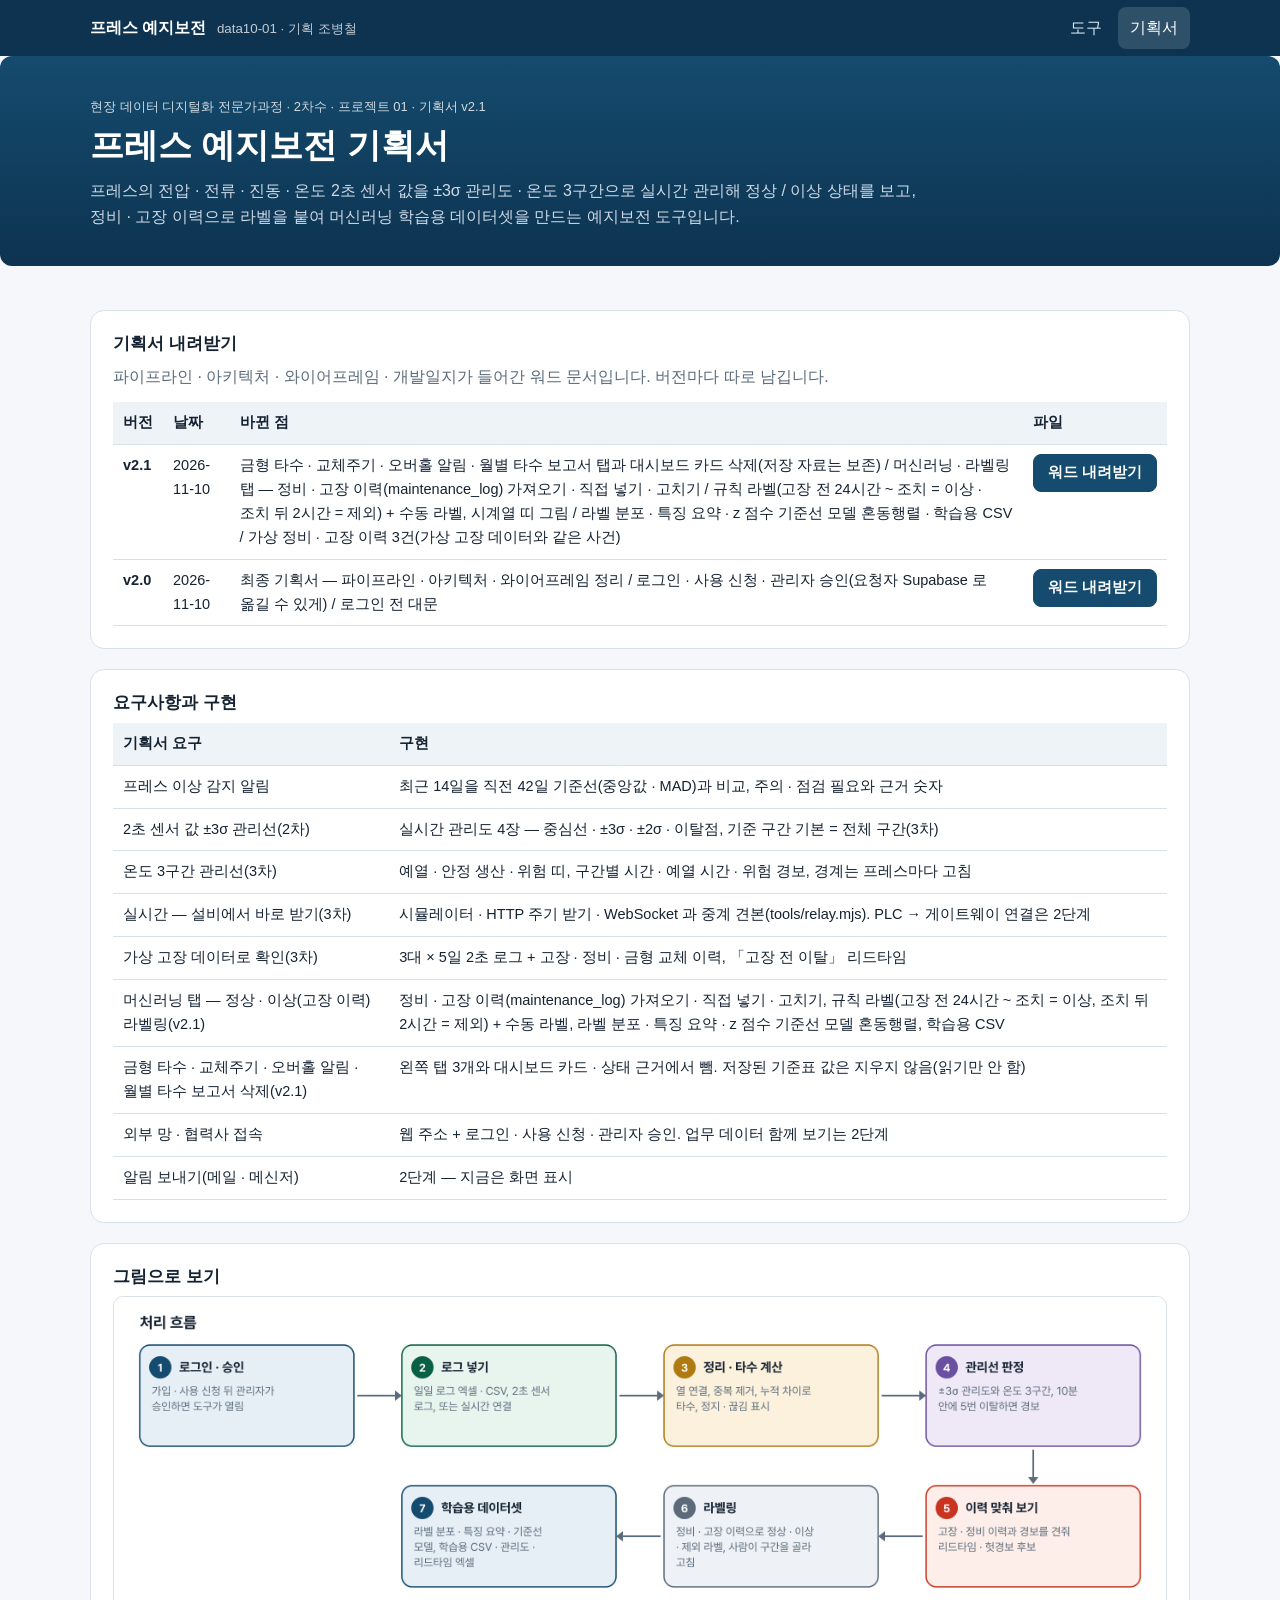
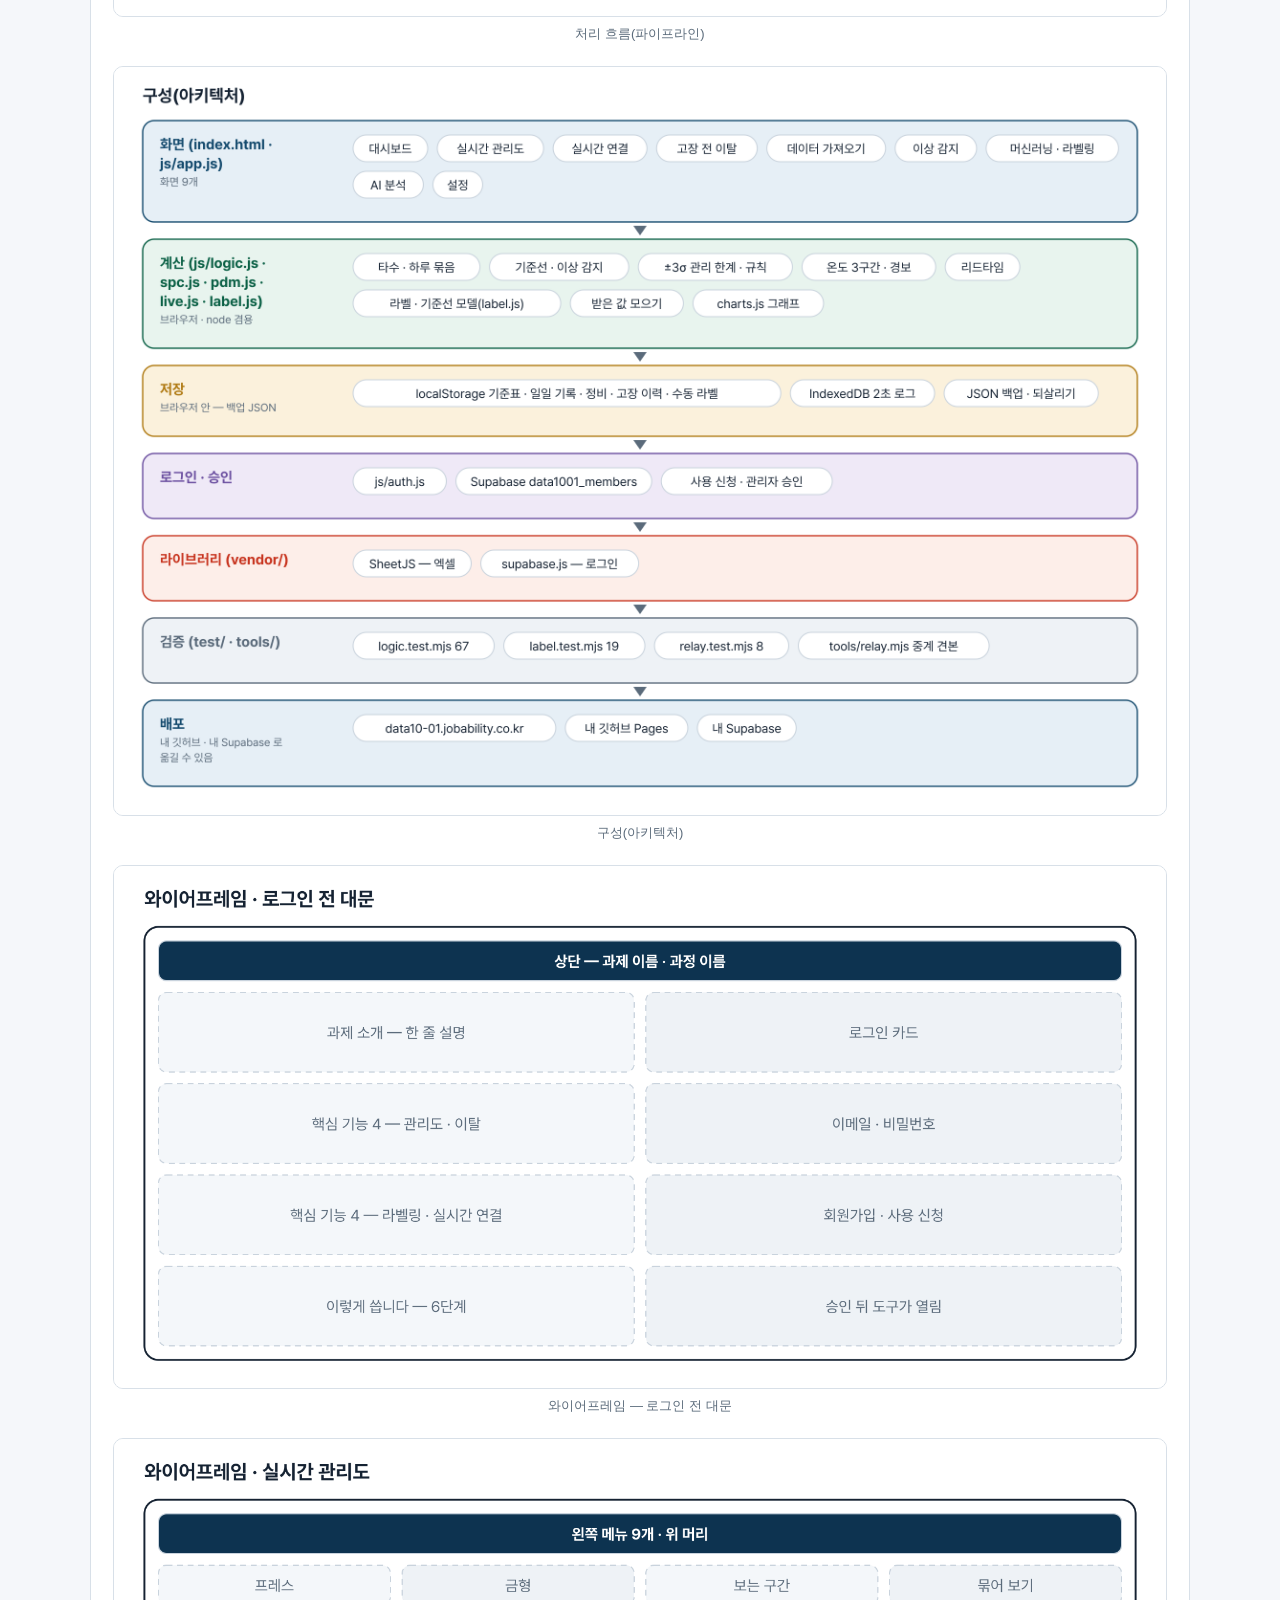
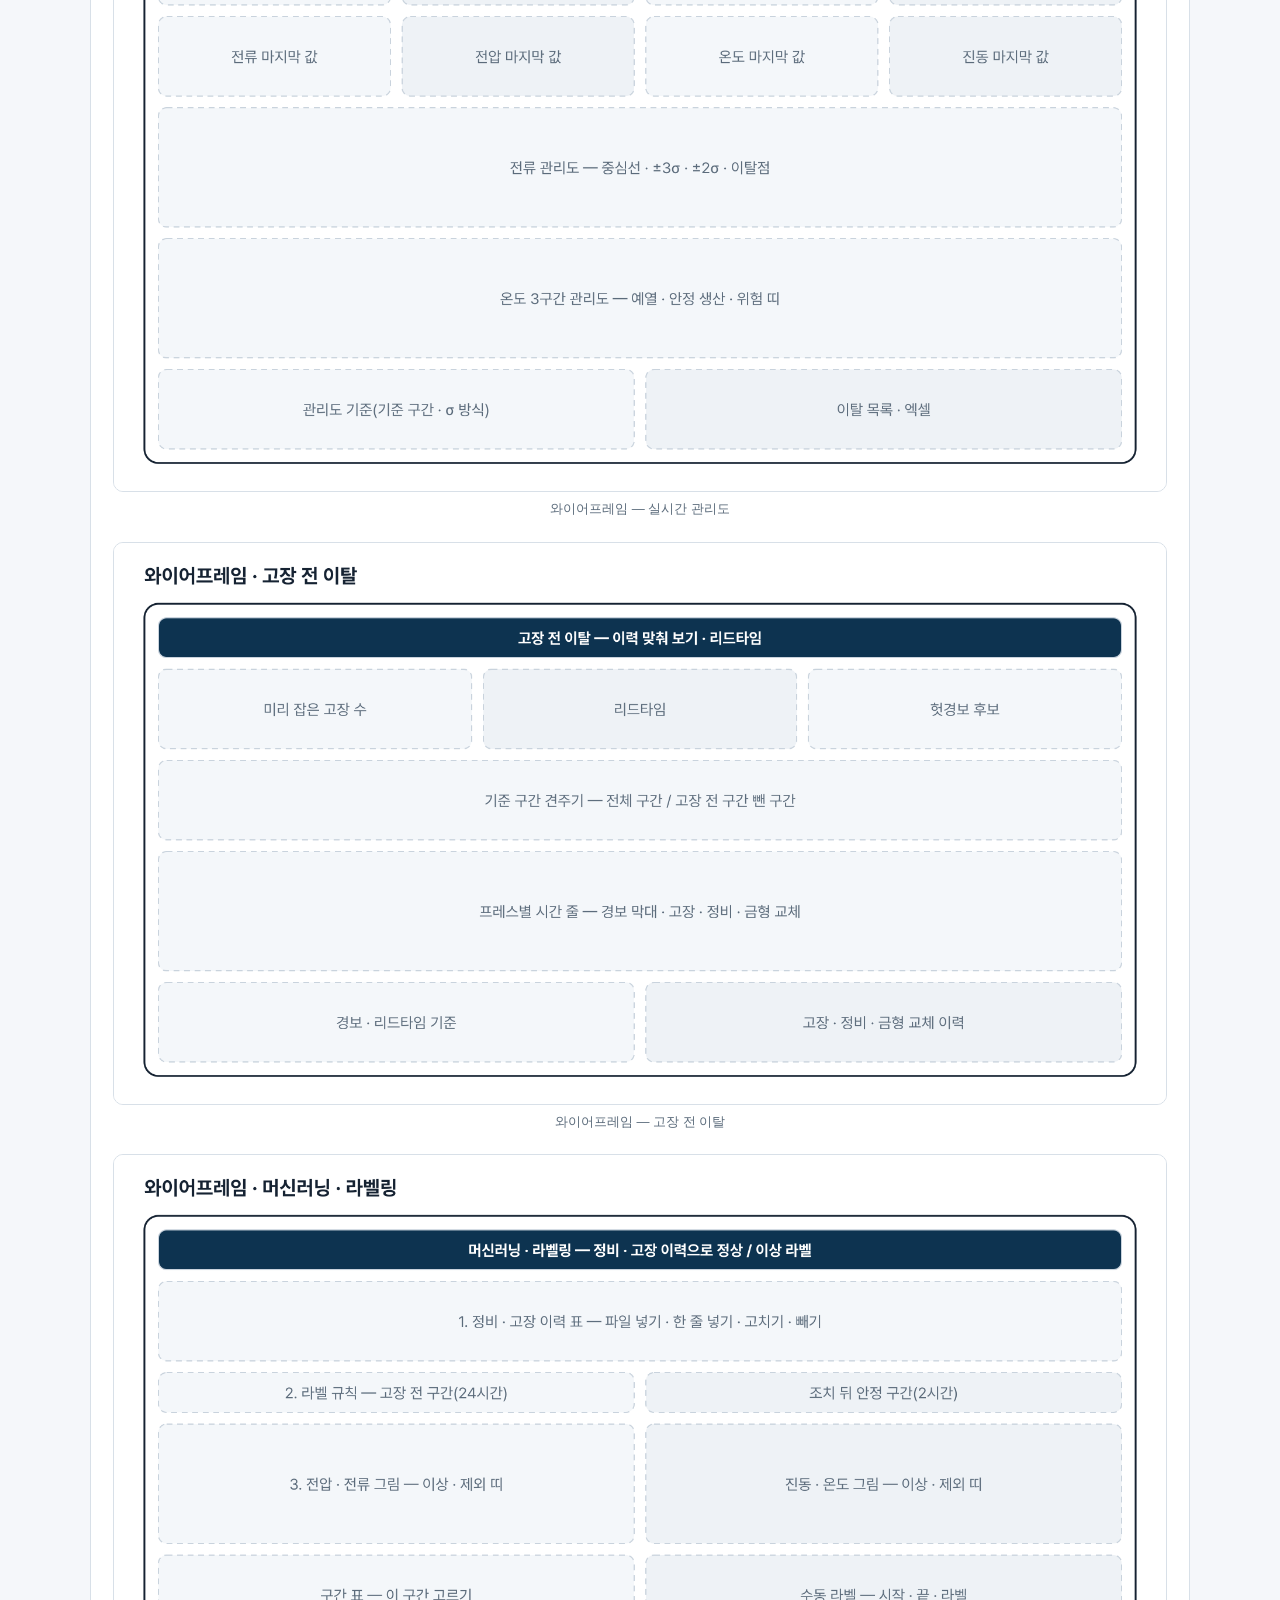
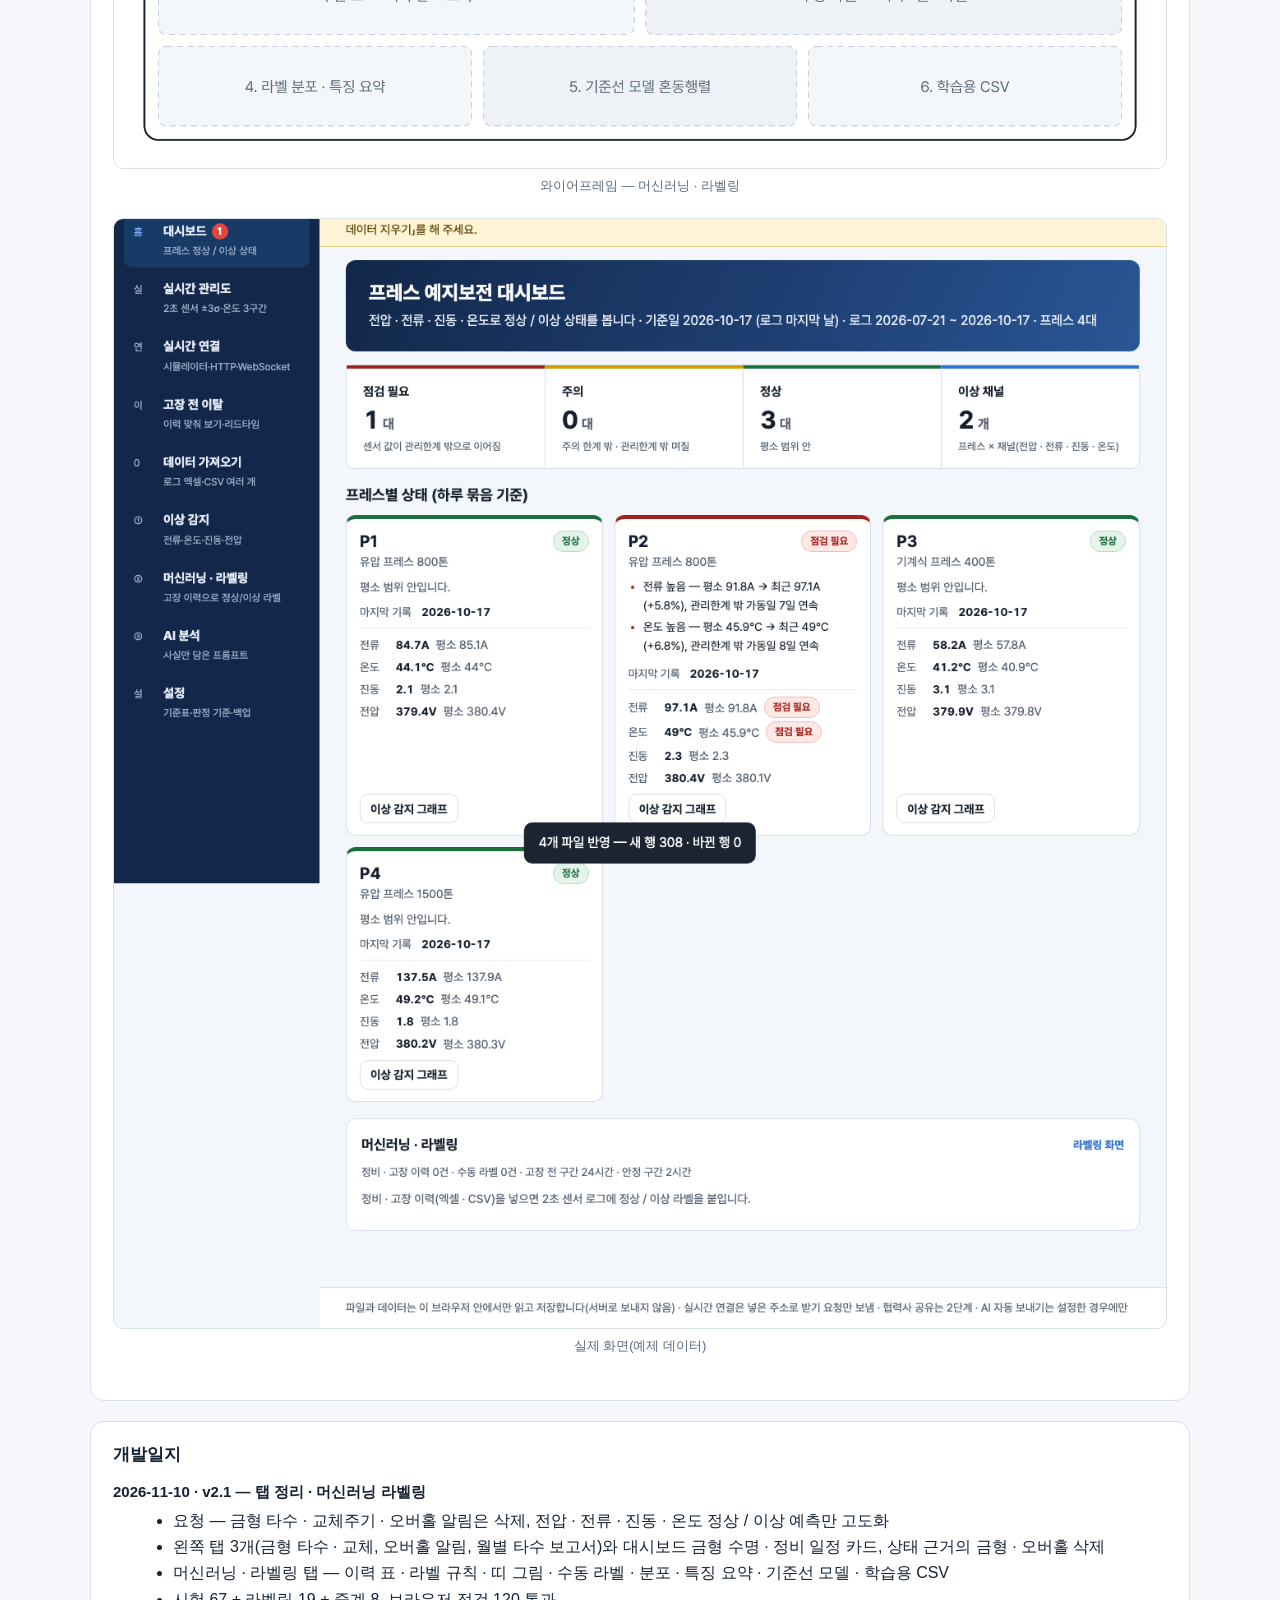
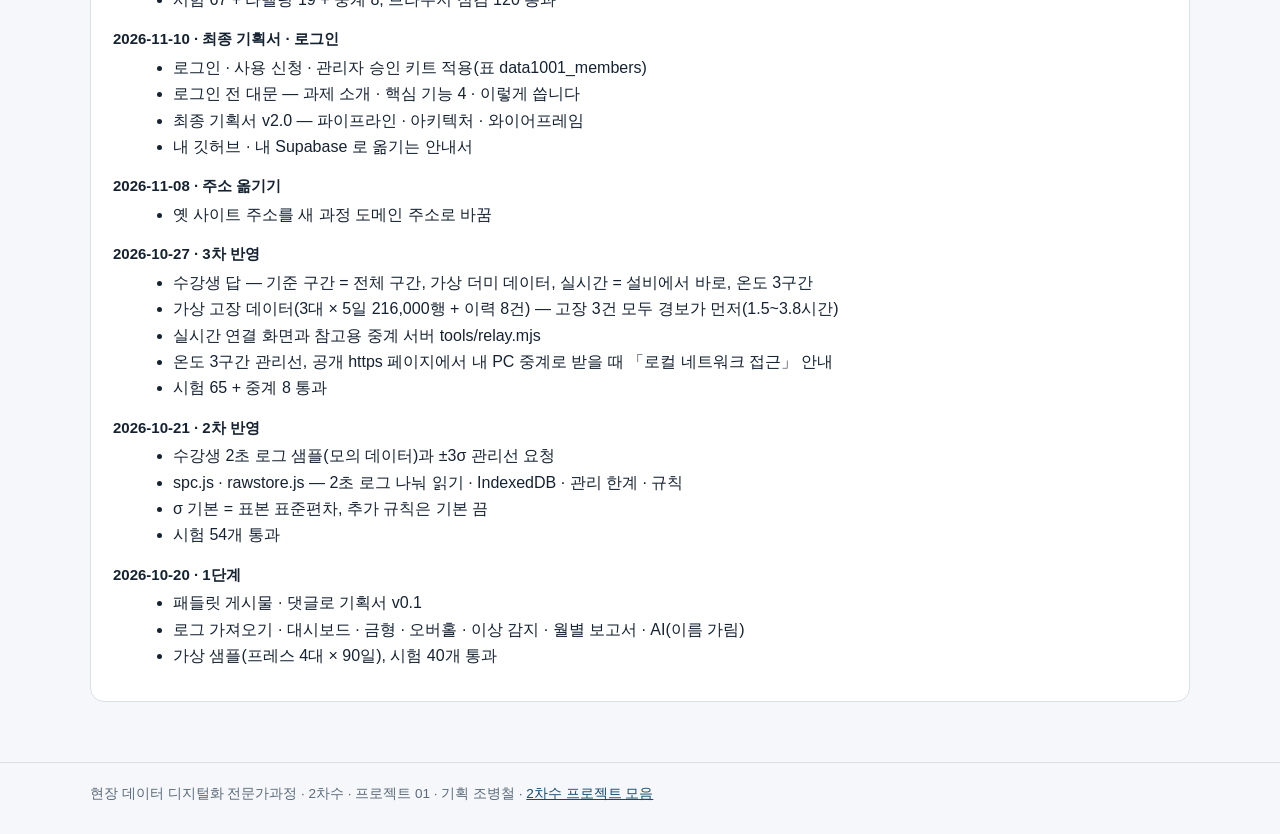
==== commit 05d21b25: "v2.1 — 11/10 오후 요청 반영(01 머신러닝 · 라벨링 / 10 HTML 한 파일 판) Co-Authored-By: Claude Opus 5.5 <noreply@anthr" ====
--- a/plan.html
+++ b/plan.html
@@ -37,22 +37,22 @@
   </div>
 </nav>
 <header class="hero"><div class="wrap">
-  <div class="eyebrow">현장 데이터 디지털화 전문가과정 · 2차수 · 프로젝트 01 · 기획서 v2.0</div>
+  <div class="eyebrow">현장 데이터 디지털화 전문가과정 · 2차수 · 프로젝트 01 · 기획서 v2.1</div>
   <h1>프레스 예지보전 기획서</h1>
-  <p>프레스 로그와 2초 센서 값을 넣으면 ±3σ 관리도 · 온도 3구간으로 이상을 잡고, 금형 교체 · 오버홀 시기와 월별 타수 보고서까지 만드는 예지보전 도구입니다.</p>
+  <p>프레스의 전압 · 전류 · 진동 · 온도 2초 센서 값을 ±3σ 관리도 · 온도 3구간으로 실시간 관리해 정상 / 이상 상태를 보고, 정비 · 고장 이력으로 라벨을 붙여 머신러닝 학습용 데이터셋을 만드는 예지보전 도구입니다.</p>
 </div></header>
 <main><div class="wrap">
 <div class="card">
   <h2 style="margin-top:0">기획서 내려받기</h2>
   <p class="sub">파이프라인 · 아키텍처 · 와이어프레임 · 개발일지가 들어간 워드 문서입니다. 버전마다 따로 남깁니다.</p>
-  <div class="tablewrap plan"><table><thead><tr><th>버전</th><th>날짜</th><th>바뀐 점</th><th>파일</th></tr></thead><tbody><tr><td><b>v2.0</b></td><td>2026-11-10</td><td>최종 기획서 — 파이프라인 · 아키텍처 · 와이어프레임 정리 / 로그인 · 사용 신청 · 관리자 승인(요청자 Supabase 로 옮길 수 있게) / 로그인 전 대문</td><td><a class="btn primary" href="docs/기획서/data10-01_조병철_프레스예지보전_기획서_v2.0.docx" download>워드 내려받기</a></td></tr></tbody></table></div>
+  <div class="tablewrap plan"><table><thead><tr><th>버전</th><th>날짜</th><th>바뀐 점</th><th>파일</th></tr></thead><tbody><tr><td><b>v2.1</b></td><td>2026-11-10</td><td>금형 타수 · 교체주기 · 오버홀 알림 · 월별 타수 보고서 탭과 대시보드 카드 삭제(저장 자료는 보존) / 머신러닝 · 라벨링 탭 — 정비 · 고장 이력(maintenance_log) 가져오기 · 직접 넣기 · 고치기 / 규칙 라벨(고장 전 24시간 ~ 조치 = 이상 · 조치 뒤 2시간 = 제외) + 수동 라벨, 시계열 띠 그림 / 라벨 분포 · 특징 요약 · z 점수 기준선 모델 혼동행렬 · 학습용 CSV / 가상 정비 · 고장 이력 3건(가상 고장 데이터와 같은 사건)</td><td><a class="btn primary" href="docs/기획서/data10-01_조병철_프레스예지보전_기획서_v2.1.docx" download>워드 내려받기</a></td></tr><tr><td><b>v2.0</b></td><td>2026-11-10</td><td>최종 기획서 — 파이프라인 · 아키텍처 · 와이어프레임 정리 / 로그인 · 사용 신청 · 관리자 승인(요청자 Supabase 로 옮길 수 있게) / 로그인 전 대문</td><td><a class="btn primary" href="docs/기획서/data10-01_조병철_프레스예지보전_기획서_v2.0.docx" download>워드 내려받기</a></td></tr></tbody></table></div>
 </div>
 <div class="card plan">
   <h2 style="margin-top:0">요구사항과 구현</h2>
-  <div class="tablewrap"><table><thead><tr><th>기획서 요구</th><th>구현</th></tr></thead><tbody><tr><td>프레스 이상 감지 알림</td><td>최근 14일을 직전 42일 기준선(중앙값 · MAD)과 비교, 주의 · 점검 필요와 근거 숫자</td></tr><tr><td>2초 센서 값 ±3σ 관리선(2차)</td><td>실시간 관리도 4장 — 중심선 · ±3σ · ±2σ · 이탈점, 기준 구간 기본 = 전체 구간(3차)</td></tr><tr><td>온도 3구간 관리선(3차)</td><td>예열 · 안정 생산 · 위험 띠, 구간별 시간 · 예열 시간 · 위험 경보, 경계는 프레스마다 고침</td></tr><tr><td>실시간 — 설비에서 바로 받기(3차)</td><td>시뮬레이터 · HTTP 주기 받기 · WebSocket 과 중계 견본(tools/relay.mjs). PLC → 게이트웨이 연결은 2단계</td></tr><tr><td>가상 고장 데이터로 확인(3차)</td><td>3대 × 5일 2초 로그 + 고장 · 정비 · 금형 교체 이력, 「고장 전 이탈」 리드타임</td></tr><tr><td>금형별 타수 집계 · 교체주기 알림</td><td>금형별 사용 타수 · 사용률 · 교체 예정일(최근 14일 일평균), 교체 기록 버튼</td></tr><tr><td>프레스 정기 오버홀 알림</td><td>마지막 오버홀부터 타수 · 날수를 주기와 비교, 완료 기록 버튼</td></tr><tr><td>월별 프레스 종류별 타수 보고서</td><td>종류별 · 프레스별 · 금형별 타수, 추이 그래프, 엑셀 · 인쇄</td></tr><tr><td>외부 망 · 협력사 접속</td><td>웹 주소 + 로그인 · 사용 신청 · 관리자 승인. 업무 데이터 함께 보기는 2단계</td></tr><tr><td>알림 보내기(메일 · 메신저)</td><td>2단계 — 지금은 화면 표시</td></tr></tbody></table></div>
+  <div class="tablewrap"><table><thead><tr><th>기획서 요구</th><th>구현</th></tr></thead><tbody><tr><td>프레스 이상 감지 알림</td><td>최근 14일을 직전 42일 기준선(중앙값 · MAD)과 비교, 주의 · 점검 필요와 근거 숫자</td></tr><tr><td>2초 센서 값 ±3σ 관리선(2차)</td><td>실시간 관리도 4장 — 중심선 · ±3σ · ±2σ · 이탈점, 기준 구간 기본 = 전체 구간(3차)</td></tr><tr><td>온도 3구간 관리선(3차)</td><td>예열 · 안정 생산 · 위험 띠, 구간별 시간 · 예열 시간 · 위험 경보, 경계는 프레스마다 고침</td></tr><tr><td>실시간 — 설비에서 바로 받기(3차)</td><td>시뮬레이터 · HTTP 주기 받기 · WebSocket 과 중계 견본(tools/relay.mjs). PLC → 게이트웨이 연결은 2단계</td></tr><tr><td>가상 고장 데이터로 확인(3차)</td><td>3대 × 5일 2초 로그 + 고장 · 정비 · 금형 교체 이력, 「고장 전 이탈」 리드타임</td></tr><tr><td>머신러닝 탭 — 정상 · 이상(고장 이력) 라벨링(v2.1)</td><td>정비 · 고장 이력(maintenance_log) 가져오기 · 직접 넣기 · 고치기, 규칙 라벨(고장 전 24시간 ~ 조치 = 이상, 조치 뒤 2시간 = 제외) + 수동 라벨, 라벨 분포 · 특징 요약 · z 점수 기준선 모델 혼동행렬, 학습용 CSV</td></tr><tr><td>금형 타수 · 교체주기 · 오버홀 알림 · 월별 타수 보고서 삭제(v2.1)</td><td>왼쪽 탭 3개와 대시보드 카드 · 상태 근거에서 뺌. 저장된 기준표 값은 지우지 않음(읽기만 안 함)</td></tr><tr><td>외부 망 · 협력사 접속</td><td>웹 주소 + 로그인 · 사용 신청 · 관리자 승인. 업무 데이터 함께 보기는 2단계</td></tr><tr><td>알림 보내기(메일 · 메신저)</td><td>2단계 — 지금은 화면 표시</td></tr></tbody></table></div>
 </div>
-<div class="card plan-figs"><h2 style="margin-top:0">그림으로 보기</h2><figure><img src="docs/img/pipeline.png" alt="처리 흐름(파이프라인)" loading="lazy"><figcaption>처리 흐름(파이프라인)</figcaption></figure><figure><img src="docs/img/architecture.png" alt="구성(아키텍처)" loading="lazy"><figcaption>구성(아키텍처)</figcaption></figure><figure><img src="docs/img/wireframe-1.png" alt="와이어프레임 — 로그인 전 대문" loading="lazy"><figcaption>와이어프레임 — 로그인 전 대문</figcaption></figure><figure><img src="docs/img/wireframe-2.png" alt="와이어프레임 — 실시간 관리도" loading="lazy"><figcaption>와이어프레임 — 실시간 관리도</figcaption></figure><figure><img src="docs/img/wireframe-3.png" alt="와이어프레임 — 고장 전 이탈" loading="lazy"><figcaption>와이어프레임 — 고장 전 이탈</figcaption></figure><figure><img src="docs/img/screen.png" alt="실제 화면(예제 데이터)" loading="lazy"><figcaption>실제 화면(예제 데이터)</figcaption></figure></div>
-<div class="card"><h2 style="margin-top:0">개발일지</h2><h3>2026-11-10 · 최종 기획서 · 로그인</h3><ul><li>로그인 · 사용 신청 · 관리자 승인 키트 적용(표 data1001_members)</li><li>로그인 전 대문 — 과제 소개 · 핵심 기능 4 · 이렇게 씁니다</li><li>최종 기획서 v2.0 — 파이프라인 · 아키텍처 · 와이어프레임</li><li>내 깃허브 · 내 Supabase 로 옮기는 안내서</li></ul><h3>2026-11-08 · 주소 옮기기</h3><ul><li>옛 사이트 주소를 새 과정 도메인 주소로 바꿈</li></ul><h3>2026-10-27 · 3차 반영</h3><ul><li>수강생 답 — 기준 구간 = 전체 구간, 가상 더미 데이터, 실시간 = 설비에서 바로, 온도 3구간</li><li>가상 고장 데이터(3대 × 5일 216,000행 + 이력 8건) — 고장 3건 모두 경보가 먼저(1.5~3.8시간)</li><li>실시간 연결 화면과 참고용 중계 서버 tools/relay.mjs</li><li>온도 3구간 관리선, 공개 https 페이지에서 내 PC 중계로 받을 때 「로컬 네트워크 접근」 안내</li><li>시험 65 + 중계 8 통과</li></ul><h3>2026-10-21 · 2차 반영</h3><ul><li>수강생 2초 로그 샘플(모의 데이터)과 ±3σ 관리선 요청</li><li>spc.js · rawstore.js — 2초 로그 나눠 읽기 · IndexedDB · 관리 한계 · 규칙</li><li>σ 기본 = 표본 표준편차, 추가 규칙은 기본 끔</li><li>시험 54개 통과</li></ul><h3>2026-10-20 · 1단계</h3><ul><li>패들릿 게시물 · 댓글로 기획서 v0.1</li><li>로그 가져오기 · 대시보드 · 금형 · 오버홀 · 이상 감지 · 월별 보고서 · AI(이름 가림)</li><li>가상 샘플(프레스 4대 × 90일), 시험 40개 통과</li></ul></div>
+<div class="card plan-figs"><h2 style="margin-top:0">그림으로 보기</h2><figure><img src="docs/img/pipeline.png" alt="처리 흐름(파이프라인)" loading="lazy"><figcaption>처리 흐름(파이프라인)</figcaption></figure><figure><img src="docs/img/architecture.png" alt="구성(아키텍처)" loading="lazy"><figcaption>구성(아키텍처)</figcaption></figure><figure><img src="docs/img/wireframe-1.png" alt="와이어프레임 — 로그인 전 대문" loading="lazy"><figcaption>와이어프레임 — 로그인 전 대문</figcaption></figure><figure><img src="docs/img/wireframe-2.png" alt="와이어프레임 — 실시간 관리도" loading="lazy"><figcaption>와이어프레임 — 실시간 관리도</figcaption></figure><figure><img src="docs/img/wireframe-3.png" alt="와이어프레임 — 고장 전 이탈" loading="lazy"><figcaption>와이어프레임 — 고장 전 이탈</figcaption></figure><figure><img src="docs/img/wireframe-4.png" alt="와이어프레임 — 머신러닝 · 라벨링" loading="lazy"><figcaption>와이어프레임 — 머신러닝 · 라벨링</figcaption></figure><figure><img src="docs/img/screen.png" alt="실제 화면(예제 데이터)" loading="lazy"><figcaption>실제 화면(예제 데이터)</figcaption></figure></div>
+<div class="card"><h2 style="margin-top:0">개발일지</h2><h3>2026-11-10 · v2.1 — 탭 정리 · 머신러닝 라벨링</h3><ul><li>요청 — 금형 타수 · 교체주기 · 오버홀 알림은 삭제, 전압 · 전류 · 진동 · 온도 정상 / 이상 예측만 고도화</li><li>왼쪽 탭 3개(금형 타수 · 교체, 오버홀 알림, 월별 타수 보고서)와 대시보드 금형 수명 · 정비 일정 카드, 상태 근거의 금형 · 오버홀 삭제</li><li>머신러닝 · 라벨링 탭 — 이력 표 · 라벨 규칙 · 띠 그림 · 수동 라벨 · 분포 · 특징 요약 · 기준선 모델 · 학습용 CSV</li><li>시험 67 + 라벨링 19 + 중계 8, 브라우저 점검 120 통과</li></ul><h3>2026-11-10 · 최종 기획서 · 로그인</h3><ul><li>로그인 · 사용 신청 · 관리자 승인 키트 적용(표 data1001_members)</li><li>로그인 전 대문 — 과제 소개 · 핵심 기능 4 · 이렇게 씁니다</li><li>최종 기획서 v2.0 — 파이프라인 · 아키텍처 · 와이어프레임</li><li>내 깃허브 · 내 Supabase 로 옮기는 안내서</li></ul><h3>2026-11-08 · 주소 옮기기</h3><ul><li>옛 사이트 주소를 새 과정 도메인 주소로 바꿈</li></ul><h3>2026-10-27 · 3차 반영</h3><ul><li>수강생 답 — 기준 구간 = 전체 구간, 가상 더미 데이터, 실시간 = 설비에서 바로, 온도 3구간</li><li>가상 고장 데이터(3대 × 5일 216,000행 + 이력 8건) — 고장 3건 모두 경보가 먼저(1.5~3.8시간)</li><li>실시간 연결 화면과 참고용 중계 서버 tools/relay.mjs</li><li>온도 3구간 관리선, 공개 https 페이지에서 내 PC 중계로 받을 때 「로컬 네트워크 접근」 안내</li><li>시험 65 + 중계 8 통과</li></ul><h3>2026-10-21 · 2차 반영</h3><ul><li>수강생 2초 로그 샘플(모의 데이터)과 ±3σ 관리선 요청</li><li>spc.js · rawstore.js — 2초 로그 나눠 읽기 · IndexedDB · 관리 한계 · 규칙</li><li>σ 기본 = 표본 표준편차, 추가 규칙은 기본 끔</li><li>시험 54개 통과</li></ul><h3>2026-10-20 · 1단계</h3><ul><li>패들릿 게시물 · 댓글로 기획서 v0.1</li><li>로그 가져오기 · 대시보드 · 금형 · 오버홀 · 이상 감지 · 월별 보고서 · AI(이름 가림)</li><li>가상 샘플(프레스 4대 × 90일), 시험 40개 통과</li></ul></div>
 </div></main>
 <footer><div class="wrap">현장 데이터 디지털화 전문가과정 · 2차수 · 프로젝트 01 · 기획 조병철 · <a href="https://data10-00.jobability.co.kr/">2차수 프로젝트 모음</a></div></footer>
 </body>
--- a/css/style.css
+++ b/css/style.css
@@ -480,3 +480,24 @@
 code { font-family: ui-monospace, SFMono-Regular, Menlo, Consolas, monospace; font-size: .86em; background: #eef1f5; padding: 1px 5px; border-radius: 4px; word-break: break-all; }
 @media (max-width: 900px) { .live-status { grid-template-columns: repeat(2, minmax(0, 1fr)); } }
 @media (max-width: 480px) { .live-status { grid-template-columns: minmax(0, 1fr); } }
+/* v2.1 — 머신러닝 · 라벨링 */
+svg.chart .lband { stroke: none; }
+svg.chart .lband-abnormal { fill: #f6c9c4; opacity: .55; }
+svg.chart .lband-exclude { fill: #c9d1dc; opacity: .6; }
+svg.chart .lband-normal.lband-manual { fill: #cfe9d8; opacity: .55; }
+svg.chart .lband-manual { stroke: #3d4753; stroke-width: 1; stroke-dasharray: 3 2; }
+.legend .sw-labn { background: #f6c9c4; border: 1px solid #e59a91; }
+.legend .sw-lexc { background: #c9d1dc; border: 1px solid #9aa7b8; }
+.legend .sw-lman { background: transparent; border: 1px dashed #3d4753; }
+.pill.lab-0 { background: #e8f5ec; color: var(--ok); border-color: #b5dcc3; }
+.pill.lab-1 { background: #fdeceb; color: var(--danger); border-color: #f2b8b2; }
+.pill.lab-2 { background: #eef1f5; color: var(--muted); border-color: #c9d1dc; }
+.pill.src-manual { background: #fff; color: #3d4753; border: 1px dashed #3d4753; }
+.cm-table { border-collapse: collapse; font-variant-numeric: tabular-nums; }
+.cm-table th, .cm-table td { border: 1px solid var(--line); padding: 8px 12px; text-align: center; }
+.cm-table td.hit { background: #e8f5ec; font-weight: 800; }
+.cm-table td.miss { background: #fdeceb; font-weight: 800; }
+.ml-form { display: grid; grid-template-columns: repeat(4, minmax(0, 1fr)); gap: 10px 14px; }
+.ml-form .span-2 { grid-column: span 2; }
+@media (max-width: 1100px) { .ml-form { grid-template-columns: repeat(2, minmax(0, 1fr)); } }
+@media (max-width: 560px) { .ml-form { grid-template-columns: minmax(0, 1fr); } .ml-form .span-2 { grid-column: auto; } }
